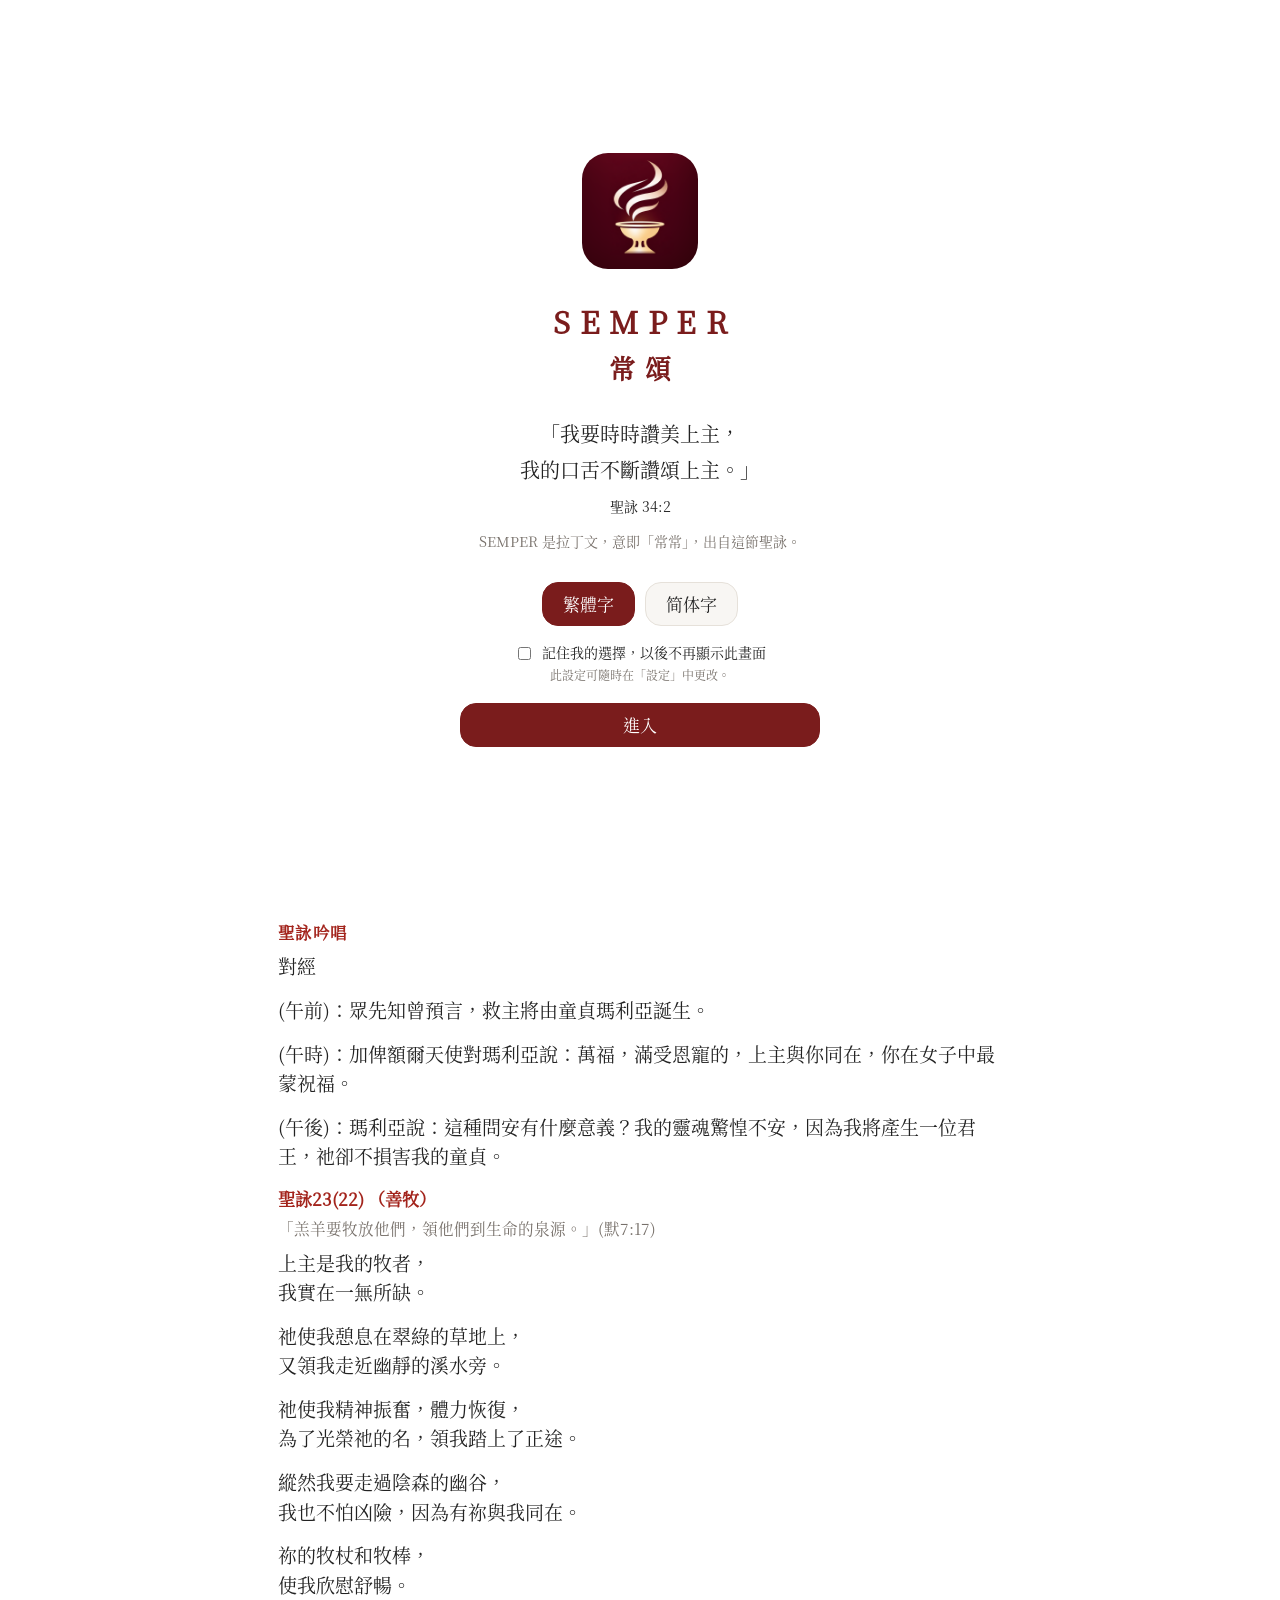
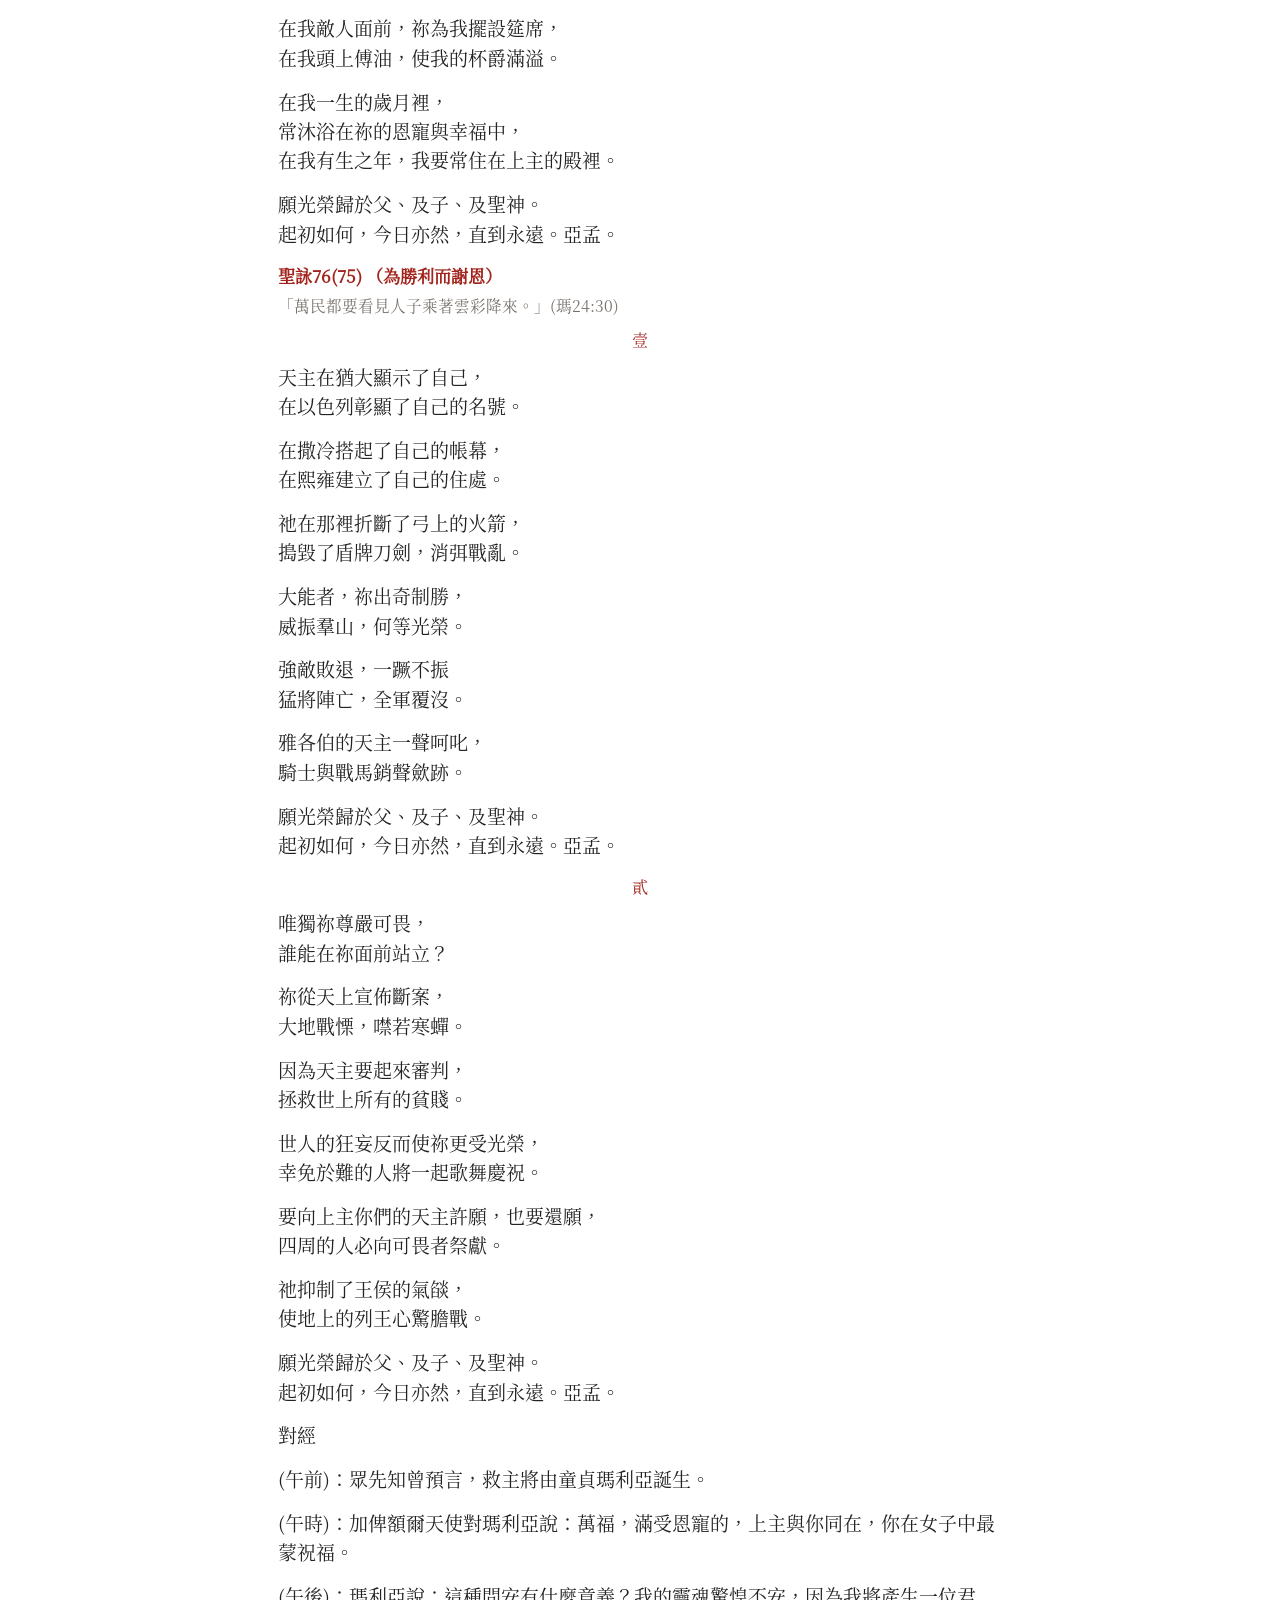
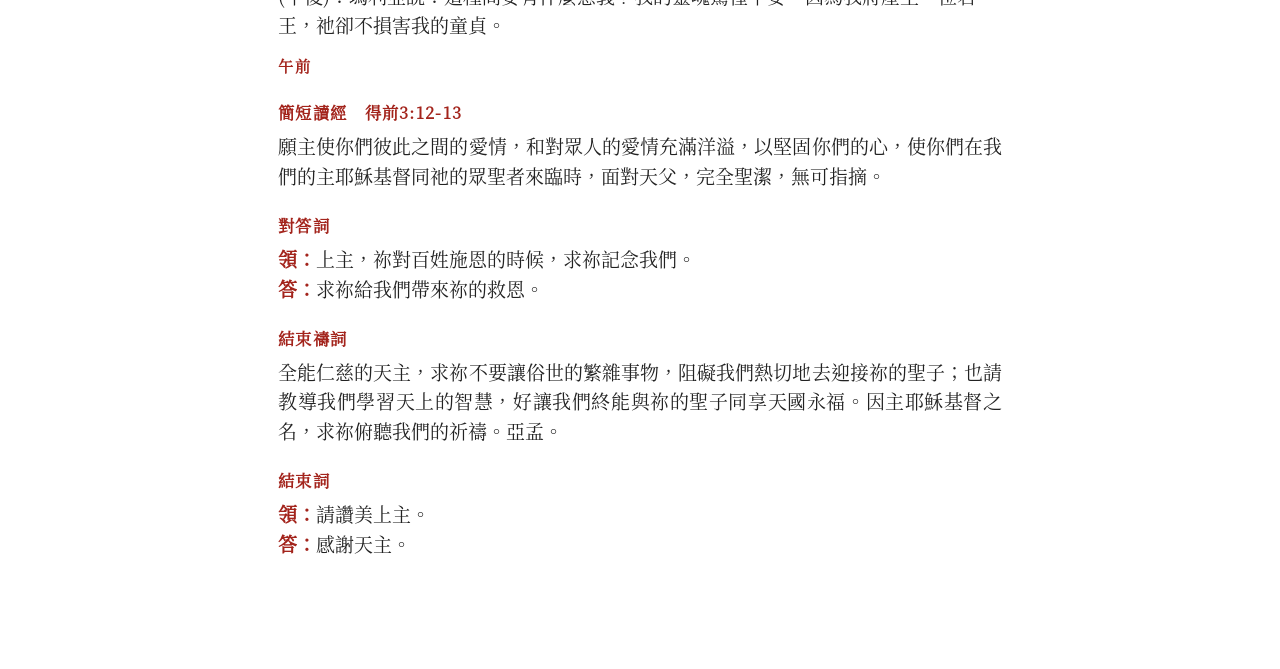
==== index.html @ 70a03d7a "Add files via upload" ====
<!doctype html>
<html lang="zh-Hant-HK">
<head>
<meta charset="utf-8">
<meta name="viewport" content="width=device-width, initial-scale=1, viewport-fit=cover">
<title>常頌 SEMPER</title>
<meta name="apple-mobile-web-app-title" content="常頌">
<meta name="theme-color" content="#ffffff">
<link rel="manifest" href="manifest.webmanifest">
<link rel="apple-touch-icon" href="icons/apple-touch-icon.png">
<link rel="icon" href="icons/icon-192.png">
<meta name="apple-mobile-web-app-capable" content="yes">
<link rel="stylesheet" href="css/fonts.css">
<link rel="stylesheet" href="css/app.css">
<script>try { if (JSON.parse(localStorage.getItem('rike.skipWelcome'))) document.documentElement.classList.add('nowelcome'); } catch (e) {}</script>
</head>
<body>
<div id="welcome" class="welcome">
  <div class="welcome-in">
    <img src="icons/icon-512.png" alt="" class="welcome-logo">
    <h1>SEMPER</h1>
    <p class="welcome-zh">常頌</p>
    <blockquote class="welcome-verse">「我要時時讚美上主，<br>我的口舌不斷讚頌上主。」<cite>聖詠 34:2</cite><span class="welcome-lat">SEMPER 是拉丁文，意即「常常」，出自這節聖詠。</span></blockquote>
    <div class="welcome-script"><button data-script="t" class="pill">繁體字</button><button data-script="s" class="pill">简体字</button></div>
    <label class="welcome-remember"><input type="checkbox" id="welcomeSkip"> 記住我的選擇，以後不再顯示此畫面</label>
    <p class="welcome-note">此設定可隨時在「設定」中更改。</p>
    <button id="welcomeGo" class="pill wide welcome-go">進入</button>
  </div>
</div>
<header class="top">
  <div class="bar">
    <button id="prev" class="ic" aria-label="前一天">‹</button>
    <label class="datebtn"><span id="dateLabel"></span><input id="datePick" type="date" aria-label="選擇日期"></label>
    <button id="next" class="ic" aria-label="後一天">›</button>
    <button id="today" class="txt">今天</button>
    <button id="menuBtn" class="ic" aria-label="設定"><svg viewBox="0 0 24 24" width="24" height="24" fill="none" stroke="currentColor" stroke-width="1.8" stroke-linecap="round" aria-hidden="true"><line x1="3" y1="6" x2="21" y2="6"/><line x1="3" y1="12" x2="21" y2="12"/><line x1="3" y1="18" x2="21" y2="18"/><circle cx="8" cy="6" r="2.4" fill="var(--bg, #fff)"/><circle cx="16" cy="12" r="2.4" fill="var(--bg, #fff)"/><circle cx="8" cy="18" r="2.4" fill="var(--bg, #fff)"/></svg></button>
  </div>
  <nav id="hours" class="hours"></nav>
</header>
<div id="celebs" class="celebs"></div>
<main id="office" class="office" aria-live="polite"><p class="loading">載入中…</p></main>
<div id="settings" class="sheet" hidden>
  <div class="sheet-in">
    <h2>設定</h2>
    <p class="about"><b>SEMPER 常頌</b>　「我要時時讚美上主」（詠34:2）</p>
    <div class="row"><span>禮儀日曆</span><span id="calendars" class="pills"></span></div>
    <div class="row"><span>文字</span><button data-script="t" class="pill">繁體字</button><button data-script="s" class="pill">简体字</button></div>
    <div class="row"><span>字型</span><span class="pills"><button data-font="ming" class="pill" style="font-family:SeptiesMing,serif">明體</button><button data-font="hei" class="pill" style="font-family:SeptiesHei,sans-serif">黑體</button><button data-font="kai" class="pill" style="font-family:SeptiesKai,serif">楷體</button><button data-font="sys" class="pill" style="font-family:system-ui,sans-serif">系統</button></span></div>
    <div class="row"><span>字體大小</span><button data-fs="-1" class="pill">A−</button><button data-fs="1" class="pill">A＋</button></div>
    <div class="row"><span>外觀</span><button data-theme="light" class="pill">日間</button><button data-theme="sepia" class="pill">米黃</button><button data-theme="dark" class="pill">夜間</button></div>
    <label class="row"><input type="checkbox" id="rubrics" checked> 顯示說明及經文來源</label>
    <label class="row"><input type="checkbox" id="showWelcome" checked> 啟動時顯示歡迎畫面</label>
    <p class="about">聖經經文版權屬思高聖經學會所有（《思高聖經》）。</p>
    <button id="closeSettings" class="pill wide">完成</button>
  </div>
</div>
<div id="update" class="update" hidden><button id="updateBtn">有新版本 — 按此更新</button></div>
<script type="module" src="js/app.js"></script>
</body>
</html>
---- css/fonts.css ----
/* 由 build/build_fonts.py 產生 — 字型：SIL Open Font License（見 fonts/OFL-*.txt） */
@font-face { font-family: 'SeptiesMing'; src: url('../fonts/ming.woff2') format('woff2'); font-display: swap; }
@font-face { font-family: 'SeptiesMing'; src: url('../fonts/ming-sc.woff2') format('woff2'); font-display: swap; unicode-range: U+343D,U+4338,U+4E13,U+4E1B,U+4E1D,U+4E25,U+4E27,U+4E34,U+4E3A,U+4E3E,U+4E4C,U+4E50,U+4E54,U+4E60,U+4E61,U+4E66,U+4E70,U+4E71,U+4E8F,U+4EA7,U+4EA9,U+4EB2,U+4EB5,U+4EC5,U+4ED3,U+4EEC,U+4F1B,U+4F1F,U+4F20,U+4F24,U+4F26,U+4F2A,U+4F2B,U+4FA3,U+4FA6,U+4FA7,U+4FE8,U+4FE9,U+4FEA,U+4FED,U+503A,U+503E,U+507B,U+507F,U+50A8,U+50DE,U+5170,U+5173,U+517B,U+517D,U+5185,U+518C,U+5199,U+519B,U+51BB,U+51C0,U+51EF,U+51FB,U+51FF,U+520D,U+5218,U+5219,U+521A,U+521B,U+522B,U+5239,U+523D,U+5242,U+5250,U+5251,U+5265,U+5267,U+529D,U+529E,U+52B1,U+52B2,U+52B3,U+52BF,U+52CB,U+5300,U+532E,U+533A,U+534F,U+5355,U+5356,U+5362,U+536B,U+5385,U+5386,U+5389,U+538B,U+538C,U+53BF,U+53F9,U+5417,U+5450,U+5455,U+5458,U+5499,U+54D1,U+54D3,U+54D7,U+5524,U+5567,U+556C,U+5578,U+55B7,U+5618,U+5631,U+56A3,U+56F4,U+56FE,U+5706,U+573A,U+575A,U+5760,U+5786,U+5792,U+57A6,U+5815,U+58EE,U+58F6,U+58F8,U+5900,U+5939,U+593A,U+5941,U+594B,U+5956,U+5986,U+5987,U+5988,U+5A04,U+5A07,U+5A31,U+5A34,U+5A74,U+5AD4,U+5B59,U+5B6A,U+5B86,U+5BA0,U+5BA1,U+5BAB,U+5BBD,U+5BBE,U+5BDD,U+5BF9,U+5BFB,U+5BFC,U+5C06,U+5C18,U+5C1D,U+5C27,U+5C3D,U+5C42,U+5C61,U+5C7F,U+5C81,U+5C82,U+5C96,U+5C97,U+5C9B,U+5CE1,U+5D03,U+5D2D,U+5D58,U+5DC5,U+5DE9,U+5E01,U+5E05,U+5E08,U+5E0F,U+5E10,U+5E1C,U+5E26,U+5E3C,U+5E90,U+5E93,U+5E94,U+5E9E,U+5E9F,U+5EEA,U+5F00,U+5F03,U+5F11,U+5F20,U+5F2F,U+5F39,U+5F52,U+5F53,U+5F55,U+5F84,U+5FC6,U+5FE7,U+5FFE,U+6001,U+6002,U+6005,U+6006,U+6073,U+6076,U+6078,U+607B,U+607C,U+60AC,U+60AF,U+60EB,U+60EC,U+60ED,U+60EE,U+60EF,U+6124,U+6126,U+61D2,U+620F,U+6218,U+6267,U+6269,U+626A,U+626B,U+626C,U+629A,U+629B,U+629F,U+62A2,U+62A5,U+62E3,U+62E6,U+62E7,U+62E8,U+62E9,U+631A,U+631B,U+631E,U+631F,U+6320,U+6321,U+6323,U+6324,U+6325,U+635E,U+635F,U+6362,U+6363,U+63B3,U+63B7,U+63BA,U+6400,U+6401,U+6444,U+6446,U+6447,U+6448,U+654C,U+655B,U+6570,U+65A9,U+65AD,U+65E7,U+65F6,U+65F7,U+663C,U+663E,U+6655,U+6656,U+6682,U+66F5,U+672F,U+6740,U+6742,U+6743,U+6765,U+6768,U+67A2,U+67AA,U+6807,U+6808,U+680B,U+680F,U+6811,U+6860,U+6863,U+6869,U+68C0,U+697C,U+6984,U+6988,U+69DB,U+6A2A,U+6B22,U+6B27,U+6B7C,U+6B8B,U+6B93,U+6B9A,U+6BA1,U+6BD5,U+6BD9,U+6C47,U+6C64,U+6CA1,U+6CA5,U+6CA6,U+6CA7,U+6CFB,U+6CFC,U+6CFD,U+6D44,U+6D45,U+6D46,U+6D47,U+6D4B,U+6D4F,U+6D51,U+6D53,U+6D9B,U+6DA1,U+6DA6,U+6DA8,U+6DA9,U+6E0D,U+6E0E,U+6E10,U+6E14,U+6E17,U+6E7E,U+6E7F,U+6E83,U+6E85,U+6EDE,U+6EE1,U+6EE5,U+6F9C,U+6FD2,U+706D,U+70C1,U+70C2,U+70DB,U+70E6,U+70E7,U+70EC,U+70ED,U+7115,U+7231,U+7275,U+727A,U+728A,U+72A0,U+72B6,U+72B9,U+72C8,U+72EC,U+72ED,U+72EE,U+72F1,U+730E,U+739B,U+73AF,U+73B0,U+7523,U+7545,U+7597,U+75A0,U+75AE,U+75AF,U+75C9,U+75EA,U+762B,U+765E,U+766B,U+76B1,U+76CF,U+76D0,U+76D1,U+76D7,U+76D8,U+7741,U+7750,U+7786,U+7792,U+77EB,U+77F6,U+77FF,U+7801,U+7816,U+783A,U+783E,U+7840,U+7855,U+7977,U+7978,U+7984,U+79EF,U+79F0,U+79FD,U+7A23,U+7A33,U+7A77,U+7A9C,U+7A9D,U+7AA5,U+7AA6,U+7AD6,U+7ADE,U+7B03,U+7B3C,U+7B5B,U+7B5D,U+7B79,U+7B7E,U+7B80,U+7B93,U+7BAB,U+7BEE,U+7C41,U+7CAA,U+7D27,U+7D76,U+7EA0,U+7EA2,U+7EA6,U+7EA7,U+7EAA,U+7EAF,U+7EB1,U+7EB2,U+7EB3,U+7EB5,U+7EB6,U+7EB7,U+7EB8,U+7EB9,U+7EBD,U+7EBF,U+7EC3,U+7EC4,U+7EC5,U+7EC6,U+7EC8,U+7ECA,U+7ECC,U+7ECE,U+7ED1,U+7ED3,U+7ED5,U+7ED8,U+7ED9,U+7EDB,U+7EDC,U+7EDD,U+7EDE,U+7EE3,U+7EE7,U+7EE9,U+7EEA,U+7EED,U+7EF3,U+7EF4,U+7EF5,U+7EF7,U+7EF8,U+7EFA,U+7EFC,U+7EFD,U+7EFF,U+7F00,U+7F04,U+7F05,U+7F0E,U+7F12,U+7F13,U+7F14,U+7F15,U+7F16,U+7F18,U+7F19,U+7F1A,U+7F1D,U+7F20,U+7F24,U+7F27,U+7F29,U+7F30,U+7F34,U+7F57,U+7F5A,U+7F62,U+7F81,U+8038,U+8042,U+804B,U+804C,U+8069,U+806A,U+8083,U+80A0,U+80A4,U+80BE,U+80BF,U+80C1,U+80E7,U+80EB,U+810D,U+810F,U+8111,U+8113,U+8138,U+817B,U+817E,U+8206,U+8230,U+8270,U+8273,U+8282,U+829C,U+82C7,U+82CD,U+830E,U+8314,U+8315,U+8346,U+835A,U+8361,U+836B,U+83B1,U+83B2,U+83B7,U+841D,U+8425,U+8427,U+8428,U+84DD,U+853C,U+8574,U+85AE,U+864F,U+8651,U+865A,U+867D,U+8680,U+86EE,U+8747,U+8749,U+8854,U+88AD,U+88E4,U+89C2,U+89C4,U+89C5,U+89C8,U+89C9,U+89D0,U+8A89,U+8BA1,U+8BA2,U+8BA4,U+8BA5,U+8BA8,U+8BA9,U+8BAD,U+8BAE,U+8BAF,U+8BB0,U+8BB2,U+8BB3,U+8BB4,U+8BB6,U+8BB8,U+8BBA,U+8BBC,U+8BBD,U+8BBF,U+8BC0,U+8BC1,U+8BC4,U+8BC5,U+8BC6,U+8BC8,U+8BC9,U+8BCB,U+8BCD,U+8BCF,U+8BD1,U+8BD5,U+8BD7,U+8BDA,U+8BDB,U+8BDD,U+8BDE,U+8BDF,U+8BE0,U+8BE1,U+8BE3,U+8BE5,U+8BE6,U+8BE7,U+8BEB,U+8BEC,U+8BED,U+8BEE,U+8BEF,U+8BF1,U+8BF2,U+8BF4,U+8BF5,U+8BF7,U+8BF8,U+8BFA,U+8BFB,U+8BFD,U+8BFE,U+8BFF,U+8C01,U+8C03,U+8C04,U+8C05,U+8C06,U+8C08,U+8C0A,U+8C0B,U+8C0E,U+8C0F,U+8C10,U+8C12,U+8C13,U+8C15,U+8C17,U+8C19,U+8C1B,U+8C1C,U+8C1F,U+8C22,U+8C23,U+8C24,U+8C26,U+8C27,U+8C28,U+8C29,U+8C2C,U+8C31,U+8C34,U+8D1E,U+8D1F,U+8D21,U+8D22,U+8D23,U+8D24,U+8D25,U+8D26,U+8D27,U+8D28,U+8D29,U+8D2A,U+8D2B,U+8D2C,U+8D2D,U+8D2E,U+8D2F,U+8D30,U+8D31,U+8D34,U+8D35,U+8D37,U+8D39,U+8D3A,U+8D3B,U+8D3C,U+8D3E,U+8D3F,U+8D42,U+8D43,U+8D44,U+8D48,U+8D4B,U+8D4E,U+8D4F,U+8D50,U+8D52,U+8D54,U+8D56,U+8D58,U+8D5A,U+8D5B,U+8D5E,U+8D60,U+8D62,U+8D75,U+8D8B,U+8DC4,U+8DF5,U+8DFB,U+8E2C,U+8E52,U+8E8F,U+8EAF,U+8F68,U+8F6C,U+8F6D,U+8F6F,U+8F70,U+8F74,U+8F7B,U+8F7D,U+8F7F,U+8F83,U+8F85,U+8F86,U+8F88,U+8F89,U+8F8D,U+8F91,U+8F94,U+8F96,U+8F97,U+8F99,U+8F9E,U+8FA9,U+8FAB,U+8FBD,U+8FC7,U+8FC8,U+8FD8,U+8FD9,U+8FDB,U+8FDC,U+8FDD,U+8FDE,U+8FDF,U+8FE9,U+8FF3,U+9009,U+900A,U+903B,U+9057,U+9065,U+90D1,U+90DE,U+917F,U+91CA,U+9274,U+9488,U+9489,U+9493,U+9496,U+949D,U+94A4,U+94A5,U+94A6,U+94A9,U+94B1,U+94B3,U+94B9,U+94BB,U+94C5,U+94CE,U+94D0,U+94D9,U+94E0,U+94ED,U+94F2,U+94F8,U+94FA,U+94FE,U+94FF,U+9500,U+9501,U+9504,U+9505,U+9508,U+950B,U+9510,U+9519,U+951D,U+9521,U+9522,U+9524,U+9526,U+952E,U+9532,U+9535,U+953B,U+9540,U+954C,U+9555,U+955C,U+9563,U+956F,U+9570,U+9576,U+95E9,U+95EA,U+95ED,U+95EE,U+95EF,U+95F2,U+95F5,U+95F7,U+95F8,U+95F9,U+95FA,U+95FB,U+9601,U+9604,U+9605,U+9610,U+9614,U+961F,U+9634,U+9635,U+9636,U+9646,U+9648,U+9655,U+9690,U+96B7,U+96BE,U+96CF,U+96FE,U+971A,U+972D,U+9759,U+97E7,U+97E9,U+983D,U+9854,U+9876,U+9877,U+9879,U+987A,U+987B,U+987D,U+987E,U+987F,U+9881,U+9882,U+9884,U+9885,U+9886,U+9887,U+9888,U+988A,U+988C,U+9891,U+9893,U+9896,U+9897,U+9898,U+989A,U+989C,U+989D,U+98A0,U+98A4,U+98CF,U+98D2,U+98D3,U+98D8,U+98E8,U+990D,U+9965,U+996B,U+996C,U+996D,U+996E,U+9970,U+9971,U+9972,U+9974,U+9975,U+9976,U+9977,U+997C,U+997F,U+9981,U+9986,U+9991,U+9992,U+9994,U+9A6D,U+9A6E,U+9A6F,U+9A70,U+9A71,U+9A73,U+9A74,U+9A76,U+9A79,U+9A7B,U+9A7C,U+9A7E,U+9A7F,U+9A81,U+9A82,U+9A84,U+9A86,U+9A87,U+9A8B,U+9A8C,U+9A91,U+9A97,U+9A9A,U+9A9C,U+9AA1,U+9AA4,U+9C81,U+9C8D,U+9C9C,U+9CB8,U+9CC4,U+9CDE,U+9E20,U+9E21,U+9E23,U+9E26,U+9E2A,U+9E37,U+9E3D,U+9E3F,U+9E44,U+9E4C,U+9E4F,U+9E51,U+9E64,U+9E67,U+9E70,U+9F84,U+9F9A,U+9F9B; }
@font-face { font-family: 'SeptiesHei'; src: url('../fonts/hei.woff2') format('woff2'); font-display: swap; }
@font-face { font-family: 'SeptiesHei'; src: url('../fonts/hei-sc.woff2') format('woff2'); font-display: swap; unicode-range: U+343D,U+4338,U+4E13,U+4E1B,U+4E1D,U+4E25,U+4E27,U+4E34,U+4E3A,U+4E3E,U+4E4C,U+4E50,U+4E54,U+4E60,U+4E61,U+4E66,U+4E70,U+4E71,U+4E8F,U+4EA7,U+4EA9,U+4EB2,U+4EB5,U+4EC5,U+4ED3,U+4EEC,U+4F1B,U+4F1F,U+4F20,U+4F24,U+4F26,U+4F2A,U+4F2B,U+4FA3,U+4FA6,U+4FA7,U+4FE8,U+4FE9,U+4FEA,U+4FED,U+503A,U+503E,U+507B,U+507F,U+50A8,U+50DE,U+5170,U+5173,U+517B,U+517D,U+5185,U+518C,U+5199,U+519B,U+51BB,U+51C0,U+51EF,U+51FB,U+51FF,U+520D,U+5218,U+5219,U+521A,U+521B,U+522B,U+5239,U+523D,U+5242,U+5250,U+5251,U+5265,U+5267,U+529D,U+529E,U+52B1,U+52B2,U+52B3,U+52BF,U+52CB,U+5300,U+532E,U+533A,U+534F,U+5355,U+5356,U+5362,U+536B,U+5385,U+5386,U+5389,U+538B,U+538C,U+53BF,U+53F9,U+5417,U+5450,U+5455,U+5458,U+5499,U+54D1,U+54D3,U+54D7,U+5524,U+5567,U+556C,U+5578,U+55B7,U+5618,U+5631,U+56A3,U+56F4,U+56FE,U+5706,U+573A,U+575A,U+5760,U+5786,U+5792,U+57A6,U+5815,U+58EE,U+58F6,U+58F8,U+5900,U+5939,U+593A,U+5941,U+594B,U+5956,U+5986,U+5987,U+5988,U+5A04,U+5A07,U+5A31,U+5A34,U+5A74,U+5AD4,U+5B59,U+5B6A,U+5B86,U+5BA0,U+5BA1,U+5BAB,U+5BBD,U+5BBE,U+5BDD,U+5BF9,U+5BFB,U+5BFC,U+5C06,U+5C18,U+5C1D,U+5C27,U+5C3D,U+5C42,U+5C61,U+5C7F,U+5C81,U+5C82,U+5C96,U+5C97,U+5C9B,U+5CE1,U+5D03,U+5D2D,U+5D58,U+5DC5,U+5DE9,U+5E01,U+5E05,U+5E08,U+5E0F,U+5E10,U+5E1C,U+5E26,U+5E3C,U+5E90,U+5E93,U+5E94,U+5E9E,U+5E9F,U+5EEA,U+5F00,U+5F03,U+5F11,U+5F20,U+5F2F,U+5F39,U+5F52,U+5F53,U+5F55,U+5F84,U+5FC6,U+5FE7,U+5FFE,U+6001,U+6002,U+6005,U+6006,U+6073,U+6076,U+6078,U+607B,U+607C,U+60AC,U+60AF,U+60EB,U+60EC,U+60ED,U+60EE,U+60EF,U+6124,U+6126,U+61D2,U+620F,U+6218,U+6267,U+6269,U+626A,U+626B,U+626C,U+629A,U+629B,U+629F,U+62A2,U+62A5,U+62E3,U+62E6,U+62E7,U+62E8,U+62E9,U+631A,U+631B,U+631E,U+631F,U+6320,U+6321,U+6323,U+6324,U+6325,U+635E,U+635F,U+6362,U+6363,U+63B3,U+63B7,U+63BA,U+6400,U+6401,U+6444,U+6446,U+6447,U+6448,U+654C,U+655B,U+6570,U+65A9,U+65AD,U+65E7,U+65F6,U+65F7,U+663C,U+663E,U+6655,U+6656,U+6682,U+66F5,U+672F,U+6740,U+6742,U+6743,U+6765,U+6768,U+67A2,U+67AA,U+6807,U+6808,U+680B,U+680F,U+6811,U+6860,U+6863,U+6869,U+68C0,U+697C,U+6984,U+6988,U+69DB,U+6A2A,U+6B22,U+6B27,U+6B7C,U+6B8B,U+6B93,U+6B9A,U+6BA1,U+6BD5,U+6BD9,U+6C47,U+6C64,U+6CA1,U+6CA5,U+6CA6,U+6CA7,U+6CFB,U+6CFC,U+6CFD,U+6D44,U+6D45,U+6D46,U+6D47,U+6D4B,U+6D4F,U+6D51,U+6D53,U+6D9B,U+6DA1,U+6DA6,U+6DA8,U+6DA9,U+6E0D,U+6E0E,U+6E10,U+6E14,U+6E17,U+6E7E,U+6E7F,U+6E83,U+6E85,U+6EDE,U+6EE1,U+6EE5,U+6F9C,U+6FD2,U+706D,U+70C1,U+70C2,U+70DB,U+70E6,U+70E7,U+70EC,U+70ED,U+7115,U+7231,U+7275,U+727A,U+728A,U+72A0,U+72B6,U+72B9,U+72C8,U+72EC,U+72ED,U+72EE,U+72F1,U+730E,U+739B,U+73AF,U+73B0,U+7523,U+7545,U+7597,U+75A0,U+75AE,U+75AF,U+75C9,U+75EA,U+762B,U+765E,U+766B,U+76B1,U+76CF,U+76D0,U+76D1,U+76D7,U+76D8,U+7741,U+7750,U+7786,U+7792,U+77EB,U+77F6,U+77FF,U+7801,U+7816,U+783A,U+783E,U+7840,U+7855,U+7977,U+7978,U+7984,U+79EF,U+79F0,U+79FD,U+7A23,U+7A33,U+7A77,U+7A9C,U+7A9D,U+7AA5,U+7AA6,U+7AD6,U+7ADE,U+7B03,U+7B3C,U+7B5B,U+7B5D,U+7B79,U+7B7E,U+7B80,U+7B93,U+7BAB,U+7BEE,U+7C41,U+7CAA,U+7D27,U+7D76,U+7EA0,U+7EA2,U+7EA6,U+7EA7,U+7EAA,U+7EAF,U+7EB1,U+7EB2,U+7EB3,U+7EB5,U+7EB6,U+7EB7,U+7EB8,U+7EB9,U+7EBD,U+7EBF,U+7EC3,U+7EC4,U+7EC5,U+7EC6,U+7EC8,U+7ECA,U+7ECC,U+7ECE,U+7ED1,U+7ED3,U+7ED5,U+7ED8,U+7ED9,U+7EDB,U+7EDC,U+7EDD,U+7EDE,U+7EE3,U+7EE7,U+7EE9,U+7EEA,U+7EED,U+7EF3,U+7EF4,U+7EF5,U+7EF7,U+7EF8,U+7EFA,U+7EFC,U+7EFD,U+7EFF,U+7F00,U+7F04,U+7F05,U+7F0E,U+7F12,U+7F13,U+7F14,U+7F15,U+7F16,U+7F18,U+7F19,U+7F1A,U+7F1D,U+7F20,U+7F24,U+7F27,U+7F29,U+7F30,U+7F34,U+7F57,U+7F5A,U+7F62,U+7F81,U+8038,U+8042,U+804B,U+804C,U+8069,U+806A,U+8083,U+80A0,U+80A4,U+80BE,U+80BF,U+80C1,U+80E7,U+80EB,U+810D,U+810F,U+8111,U+8113,U+8138,U+817B,U+817E,U+8206,U+8230,U+8270,U+8273,U+8282,U+829C,U+82C7,U+82CD,U+830E,U+8314,U+8315,U+8346,U+835A,U+8361,U+836B,U+83B1,U+83B2,U+83B7,U+841D,U+8425,U+8427,U+8428,U+84DD,U+853C,U+8574,U+85AE,U+864F,U+8651,U+865A,U+867D,U+8680,U+86EE,U+8747,U+8749,U+8854,U+88AD,U+88E4,U+89C2,U+89C4,U+89C5,U+89C8,U+89C9,U+89D0,U+8A89,U+8BA1,U+8BA2,U+8BA4,U+8BA5,U+8BA8,U+8BA9,U+8BAD,U+8BAE,U+8BAF,U+8BB0,U+8BB2,U+8BB3,U+8BB4,U+8BB6,U+8BB8,U+8BBA,U+8BBC,U+8BBD,U+8BBF,U+8BC0,U+8BC1,U+8BC4,U+8BC5,U+8BC6,U+8BC8,U+8BC9,U+8BCB,U+8BCD,U+8BCF,U+8BD1,U+8BD5,U+8BD7,U+8BDA,U+8BDB,U+8BDD,U+8BDE,U+8BDF,U+8BE0,U+8BE1,U+8BE3,U+8BE5,U+8BE6,U+8BE7,U+8BEB,U+8BEC,U+8BED,U+8BEE,U+8BEF,U+8BF1,U+8BF2,U+8BF4,U+8BF5,U+8BF7,U+8BF8,U+8BFA,U+8BFB,U+8BFD,U+8BFE,U+8BFF,U+8C01,U+8C03,U+8C04,U+8C05,U+8C06,U+8C08,U+8C0A,U+8C0B,U+8C0E,U+8C0F,U+8C10,U+8C12,U+8C13,U+8C15,U+8C17,U+8C19,U+8C1B,U+8C1C,U+8C1F,U+8C22,U+8C23,U+8C24,U+8C26,U+8C27,U+8C28,U+8C29,U+8C2C,U+8C31,U+8C34,U+8D1E,U+8D1F,U+8D21,U+8D22,U+8D23,U+8D24,U+8D25,U+8D26,U+8D27,U+8D28,U+8D29,U+8D2A,U+8D2B,U+8D2C,U+8D2D,U+8D2E,U+8D2F,U+8D30,U+8D31,U+8D34,U+8D35,U+8D37,U+8D39,U+8D3A,U+8D3B,U+8D3C,U+8D3E,U+8D3F,U+8D42,U+8D43,U+8D44,U+8D48,U+8D4B,U+8D4E,U+8D4F,U+8D50,U+8D52,U+8D54,U+8D56,U+8D58,U+8D5A,U+8D5B,U+8D5E,U+8D60,U+8D62,U+8D75,U+8D8B,U+8DC4,U+8DF5,U+8DFB,U+8E2C,U+8E52,U+8E8F,U+8EAF,U+8F68,U+8F6C,U+8F6D,U+8F6F,U+8F70,U+8F74,U+8F7B,U+8F7D,U+8F7F,U+8F83,U+8F85,U+8F86,U+8F88,U+8F89,U+8F8D,U+8F91,U+8F94,U+8F96,U+8F97,U+8F99,U+8F9E,U+8FA9,U+8FAB,U+8FBD,U+8FC7,U+8FC8,U+8FD8,U+8FD9,U+8FDB,U+8FDC,U+8FDD,U+8FDE,U+8FDF,U+8FE9,U+8FF3,U+9009,U+900A,U+903B,U+9057,U+9065,U+90D1,U+90DE,U+917F,U+91CA,U+9274,U+9488,U+9489,U+9493,U+9496,U+949D,U+94A4,U+94A5,U+94A6,U+94A9,U+94B1,U+94B3,U+94B9,U+94BB,U+94C5,U+94CE,U+94D0,U+94D9,U+94E0,U+94ED,U+94F2,U+94F8,U+94FA,U+94FE,U+94FF,U+9500,U+9501,U+9504,U+9505,U+9508,U+950B,U+9510,U+9519,U+951D,U+9521,U+9522,U+9524,U+9526,U+952E,U+9532,U+9535,U+953B,U+9540,U+954C,U+9555,U+955C,U+9563,U+956F,U+9570,U+9576,U+95E9,U+95EA,U+95ED,U+95EE,U+95EF,U+95F2,U+95F5,U+95F7,U+95F8,U+95F9,U+95FA,U+95FB,U+9601,U+9604,U+9605,U+9610,U+9614,U+961F,U+9634,U+9635,U+9636,U+9646,U+9648,U+9655,U+9690,U+96B7,U+96BE,U+96CF,U+96FE,U+971A,U+972D,U+9759,U+97E7,U+97E9,U+983D,U+9854,U+9876,U+9877,U+9879,U+987A,U+987B,U+987D,U+987E,U+987F,U+9881,U+9882,U+9884,U+9885,U+9886,U+9887,U+9888,U+988A,U+988C,U+9891,U+9893,U+9896,U+9897,U+9898,U+989A,U+989C,U+989D,U+98A0,U+98A4,U+98CF,U+98D2,U+98D3,U+98D8,U+98E8,U+990D,U+9965,U+996B,U+996C,U+996D,U+996E,U+9970,U+9971,U+9972,U+9974,U+9975,U+9976,U+9977,U+997C,U+997F,U+9981,U+9986,U+9991,U+9992,U+9994,U+9A6D,U+9A6E,U+9A6F,U+9A70,U+9A71,U+9A73,U+9A74,U+9A76,U+9A79,U+9A7B,U+9A7C,U+9A7E,U+9A7F,U+9A81,U+9A82,U+9A84,U+9A86,U+9A87,U+9A8B,U+9A8C,U+9A91,U+9A97,U+9A9A,U+9A9C,U+9AA1,U+9AA4,U+9C81,U+9C8D,U+9C9C,U+9CB8,U+9CC4,U+9CDE,U+9E20,U+9E21,U+9E23,U+9E26,U+9E2A,U+9E37,U+9E3D,U+9E3F,U+9E44,U+9E4C,U+9E4F,U+9E51,U+9E64,U+9E67,U+9E70,U+9F84,U+9F9A,U+9F9B; }
@font-face { font-family: 'SeptiesKai'; src: url('../fonts/kai.woff2') format('woff2'); font-display: swap; }
---- css/app.css ----
:root {
  --bg: #ffffff; --paper: #f8f6f3; --ink: #222; --muted: #77706a; --red: #a3241c; --line: #e6e1da; --chip: #f2eee9; --accent: #7a1c1c;
  --fs: 19px;
  --font: "SeptiesMing", "Noto Serif TC", "Songti TC", "PMingLiU", "Noto Serif CJK TC", serif;
  font-family: var(--font);
}
:root[data-font="hei"] { --font: "SeptiesHei", "PingFang TC", "Microsoft JhengHei", "Noto Sans CJK TC", sans-serif; }
:root[data-font="kai"] { --font: "SeptiesKai", "Kaiti TC", "DFKai-SB", "BiauKai", serif; }
:root[data-font="sys"] { --font: system-ui, -apple-system, "PingFang TC", "Microsoft JhengHei", "Noto Sans CJK TC", sans-serif; }
:root[data-theme="sepia"] { --bg: #f3ead8; --paper: #f8f0df; --ink: #3b2f22; --muted: #82725d; --line: #e0d2b6; --chip: #eadcc1; }
:root[data-theme="dark"] { --bg: #151312; --paper: #1c1a18; --ink: #e9e3da; --muted: #9a9087; --red: #e0826f; --line: #34302c; --chip: #2a2623; --accent: #c4574a; }
@media (prefers-color-scheme: dark) {
  :root:not([data-theme]) { --bg: #151312; --paper: #1c1a18; --ink: #e9e3da; --muted: #9a9087; --red: #e0826f; --line: #34302c; --chip: #2a2623; --accent: #c4574a; }
}
* { box-sizing: border-box; }
html, body { margin: 0; background: var(--bg); color: var(--ink); }
body { font-size: var(--fs); line-height: 1.55; -webkit-text-size-adjust: 100%; }
button { font: inherit; color: inherit; background: none; border: 0; cursor: pointer; }

.top { position: sticky; top: 0; z-index: 5; background: var(--bg); border-bottom: 1px solid var(--line); padding-top: env(safe-area-inset-top); }
.bar { display: flex; align-items: center; gap: 4px; max-width: 760px; margin: 0 auto; padding: 2px 8px 0; font-size: 17px; }
.ic { width: 40px; height: 40px; border-radius: 20px; font-size: 24px; line-height: 1; color: var(--accent); }
.ic:active, .txt:active, .pill:active { background: var(--chip); }
.txt { padding: 6px 10px; border-radius: 16px; color: var(--accent); font-size: 15px; }
.datebtn { flex: 1; position: relative; text-align: center; font-weight: 600; letter-spacing: .02em; }
.datebtn input { position: absolute; inset: 0; opacity: 0; width: 100%; cursor: pointer; }
#menuBtn { font-size: 20px; }

.celebs { max-width: 760px; margin: 0 auto; padding: 10px 18px 0; display: flex; flex-wrap: wrap; gap: 6px; font-size: 14px; line-height: 1.4; }
.celebs .day { width: 100%; color: var(--muted); font-size: 13px; }
.chip { border: 1px solid var(--line); background: #fff; border-radius: 16px; padding: 4px 11px; text-align: left; }
.chip[aria-pressed="true"] { background: var(--accent); border-color: var(--accent); color: #fff; }
.chip small { opacity: .75; margin-left: 4px; }

.hours { display: flex; max-width: 760px; margin: 0 auto; overflow-x: auto; scrollbar-width: none; }
.hours button { flex: 1; padding: 4px 4px 7px; font-size: 16px; color: var(--muted); border-bottom: 3px solid transparent; white-space: nowrap; }
.hours button[aria-selected="true"] { color: var(--red); border-bottom-color: var(--red); font-weight: 700; }

.office { max-width: 760px; margin: 0 auto; padding: 14px 18px calc(80px + env(safe-area-inset-bottom)); }
.office h1 { font-size: 1.02em; color: var(--red); line-height: 1.6; margin: .2em 0 .6em; font-weight: 700; }
.notes { font-size: .72em; color: var(--muted); line-height: 1.5; border-left: 3px solid var(--line); padding: 2px 0 2px 10px; margin: 0 0 1em; }
.notes p { margin: .15em 0; }
.norubrics .notes, .norubrics .tag, .norubrics .rub { display: none; }
section { margin: 0 0 1.1em; }
h2.sh { font-size: .86em; color: var(--red); margin: 1.4em 0 .35em; font-weight: 700; letter-spacing: .08em; display: flex; flex-wrap: wrap; align-items: baseline; gap: 0 .6em; }
.tag { font-size: .78em; font-weight: 400; letter-spacing: 0; color: var(--muted); border: 1px solid var(--line); border-radius: 10px; padding: 0 7px; line-height: 1.6; }
p { margin: 0; }
.ve { margin-bottom: .75em; }
.prose { margin-bottom: .5em; }
.ant { margin: .5em 0 .75em; }
.spk, .antl { color: var(--red); font-weight: 700; }
.ant { margin: .45em 0; }
.ps { font-size: .9em; color: var(--red); margin: .9em 0 .2em; font-weight: 700; }
.epi { font-size: .82em; color: var(--muted); margin: 0 0 .5em; }
.rub { font-size: .78em; color: var(--red); }
.alt { font-size: .8em; color: var(--red); margin: .9em 0 .2em; letter-spacing: .1em; }
.part { text-align: center; color: var(--red); font-size: .85em; margin: .6em 0; }
.rd { font-weight: 700; margin: .4em 0; }
.prose { text-align: justify; }
.mk { color: var(--red); font-size: .8em; padding-left: .15em; }
.nomarks .mk { display: none; }
.bio { font-size: .82em; color: var(--muted); background: var(--paper); border: 1px solid var(--line); border-radius: 10px; padding: 10px 14px; }
.bio h2.sh { margin-top: 0; }
.subsel { display: flex; gap: 6px; margin: .6em 0 1em; font-size: 15px; }
.pill { border: 1px solid var(--line); border-radius: 16px; padding: 3px 12px; background: var(--paper); }
.pill[aria-pressed="true"] { background: var(--accent); color: #fff; border-color: var(--accent); }
.empty { color: var(--muted); text-align: center; margin-top: 3em; }
.loading { color: var(--muted); text-align: center; margin-top: 4em; }

.sheet { position: fixed; inset: 0; background: rgba(0,0,0,.35); z-index: 20; display: flex; align-items: flex-end; justify-content: center; }
.sheet[hidden] { display: none; }
.sheet-in { background: var(--bg); width: 100%; max-width: 560px; border-radius: 16px 16px 0 0; padding: 16px 18px calc(18px + env(safe-area-inset-bottom)); font-size: 16px; line-height: 1.6; max-height: 85vh; overflow: auto; }
.sheet h2 { margin: 0 0 8px; font-size: 18px; color: var(--red); }
.row { display: flex; align-items: center; gap: 8px; margin: 10px 0; }
.row > span { min-width: 5em; }
.about { font-size: 13px; color: var(--muted); }
.wide { width: 100%; padding: 8px; margin-top: 6px; }
.update { position: fixed; bottom: calc(16px + env(safe-area-inset-bottom)); left: 0; right: 0; text-align: center; z-index: 10; }
.update button { background: var(--accent); color: #fff; padding: 8px 18px; border-radius: 20px; font-size: 15px; }
section { scroll-margin-top: 100px; }
.tabs { display: flex; flex-wrap: wrap; gap: 6px; margin: .2em 0 .8em; font-size: 15px; }
.pills { display: flex; flex-wrap: wrap; gap: 6px; flex: 1; }
#office > section:first-child .sh { margin-top: .4em; }
.firsthour { font-size: .8em; margin: .4em 0 -.2em; }
.firsthour a { color: inherit; text-decoration: underline; }
section.bio { margin: 1.4em 0 1.2em; }
/* 朗讀 */
.tts { position: fixed; left: 0; right: 0; bottom: 0; z-index: 9; background: var(--bg); border-top: 1px solid var(--line);
  padding: 6px 10px calc(6px + env(safe-area-inset-bottom)); display: flex; align-items: center; gap: 4px; font-family: system-ui, -apple-system, "PingFang TC", sans-serif; }
.tts[hidden], .tts-sheet[hidden] { display: none; }
.tts > * { max-width: 760px; }
.tts-open { flex: 1; min-width: 0; display: flex; align-items: center; gap: 10px; text-align: left; padding: 4px 6px; border-radius: 12px; }
.tts-open:active { background: var(--chip); }
.tts-ic { width: 34px; height: 34px; flex: none; border-radius: 17px; background: var(--chip); color: var(--accent); display: grid; place-items: center; }
.tts-ic svg { width: 20px; height: 20px; }
.tts-lab { min-width: 0; display: flex; flex-direction: column; line-height: 1.25; }
.tts-now { font-size: 15px; font-weight: 600; white-space: nowrap; overflow: hidden; text-overflow: ellipsis; }
.tts-sub { font-size: 12px; color: var(--muted); white-space: nowrap; overflow: hidden; text-overflow: ellipsis; }
.tts-ctl { display: flex; align-items: center; flex: none; }
.tts-b { width: 42px; height: 42px; border-radius: 21px; display: grid; place-items: center; color: var(--accent); }
.tts-b svg { width: 22px; height: 22px; fill: currentColor; }
.tts-b:active { background: var(--chip); }
.tts-b[hidden] { display: none; }
.tts-play { background: var(--accent); color: #fff; }
.tts-play:active { background: var(--accent); opacity: .85; }
/* 朗讀面板 */
.tts-sheet { position: fixed; left: 0; right: 0; bottom: 0; z-index: 12; background: var(--bg); border-radius: 22px 22px 0 0;
  border-top: 1px solid var(--line); box-shadow: 0 -8px 30px rgba(0,0,0,.14); padding: 14px 20px calc(18px + env(safe-area-inset-bottom));
  font-family: system-ui, -apple-system, "PingFang TC", "Microsoft JhengHei", sans-serif; max-height: 82vh; overflow-y: auto; animation: ttsUp .22s ease-out; }
@keyframes ttsUp { from { transform: translateY(40px); opacity: 0; } }
.tts-in { max-width: 560px; margin: 0 auto; position: relative; }
.tts-sheet h2 { font-size: 24px; margin: 6px 0 14px; color: var(--ink); }
.tts-x { position: absolute; right: -6px; top: -4px; width: 40px; height: 40px; font-size: 30px; line-height: 1; color: var(--muted); }
.tts-note { position: relative; border: 2px solid #ecc94b; background: color-mix(in srgb, #ecc94b 12%, var(--bg)); border-radius: 14px;
  padding: 12px 40px 10px 14px; font-size: 15px; line-height: 1.55; color: var(--ink); margin-bottom: 16px; }
.tts-note[hidden] { display: none; }
.tts-note p { margin: 0; }
.tts-note-x { position: absolute; right: 8px; top: 8px; width: 26px; height: 26px; border-radius: 13px; background: #ecc94b; color: #3b2f05; font-size: 18px; line-height: 1; }
.tts-note summary { cursor: pointer; text-align: right; font-weight: 600; margin-top: 6px; list-style: none; color: color-mix(in srgb, #8a6d00 70%, var(--ink)); }
.tts-note summary::-webkit-details-marker { display: none; }
.tts-note ul { margin: 8px 0 0; padding-left: 1.1em; font-size: 14px; }
.tts-note li { margin-bottom: 4px; }
.tts-fine { font-size: 13px; color: var(--muted); margin-top: 4px !important; }
.tts-msg { font-size: 14px; color: var(--red); margin: -6px 0 12px; }
.tts-from { display: block; font-size: 14px; color: var(--muted); margin-bottom: 6px; }
.tts-pick { display: flex; gap: 10px; align-items: stretch; }
.tts-pick select { flex: 1; min-width: 0; font: inherit; font-size: 17px; color: var(--ink); background: var(--paper); border: 1px solid var(--line);
  border-radius: 14px; padding: 12px 38px 12px 14px; -webkit-appearance: none; appearance: none;
  background-image: url("data:image/svg+xml,%3Csvg xmlns='http://www.w3.org/2000/svg' viewBox='0 0 24 24' fill='none' stroke='%2377706a' stroke-width='2.2' stroke-linecap='round'%3E%3Cpath d='M6 9l6 6 6-6'/%3E%3C/svg%3E");
  background-repeat: no-repeat; background-position: right 12px center; background-size: 20px; }
.tts-setbtn { width: 52px; flex: none; border: 1.5px solid var(--line); border-radius: 14px; display: grid; place-items: center; color: var(--muted); }
.tts-setbtn svg { width: 26px; height: 26px; }
.tts-setbtn[aria-expanded="true"] { border-color: var(--accent); color: var(--accent); }
.tts-set { margin-top: 12px; display: grid; gap: 8px; font-size: 15px; }
.tts-set[hidden] { display: none; }
.tts-set > div { display: flex; align-items: center; justify-content: space-between; }
.tts-sheet .seg { display: inline-flex; }
.tts-sheet .seg .pill { font-size: 15px; padding: 5px 16px; }
.tts-sheet .seg .pill:first-child { border-radius: 16px 0 0 16px; }
.tts-sheet .seg .pill:last-child { border-radius: 0 16px 16px 0; border-left: 0; }
.tts-big { display: flex; justify-content: center; align-items: center; gap: 30px; margin: 20px 0 4px; }
.tts-big .tts-b { width: 52px; height: 52px; }
.tts-big .tts-b svg { width: 30px; height: 30px; }
.tts-big .tts-play.big { width: 76px; height: 76px; border-radius: 38px; box-shadow: 0 6px 18px color-mix(in srgb, var(--accent) 35%, transparent); }
.tts-big .tts-play.big svg { width: 36px; height: 36px; }
.tts-stoprow { text-align: center; min-height: 30px; }
.tts-stoprow .pill { font-size: 14px; }
.tts-stoprow .pill[hidden] { display: none; }
body.has-tts .office { padding-bottom: 90px; }
body.tts-on .office { padding-bottom: 60vh; }
body.has-tts .update { bottom: calc(70px + env(safe-area-inset-bottom)); }
.speaking { background: color-mix(in srgb, var(--red) 10%, transparent); border-radius: 4px; }
/* 歡迎畫面 */
.welcome { position: fixed; inset: 0; z-index: 30; background: var(--bg); display: flex; align-items: center; justify-content: center;
  padding: 24px 24px calc(24px + env(safe-area-inset-bottom)); transition: opacity .4s; overflow-y: auto; }
.welcome.out { opacity: 0; pointer-events: none; }
.welcome-in { text-align: center; max-width: 360px; width: 100%; }
.welcome-logo { width: 116px; height: 116px; border-radius: 26px; }
.welcome h1 { font-size: 30px; letter-spacing: .32em; margin: 22px 0 0; padding-left: .32em; color: var(--accent); font-weight: 700; }
.welcome-sub { margin: 0 0 28px; color: var(--muted); letter-spacing: .3em; padding-left: .3em; font-size: 17px; }
.welcome-verse { margin: 0 0 30px; font-size: 20px; line-height: 1.8; color: var(--ink); }
.welcome-verse cite { display: block; font-style: normal; font-size: 14px; color: var(--ink); margin-top: 6px; }
.welcome-lat { display: block; font-size: 14px; color: var(--muted); margin-top: 10px; line-height: 1.6; }
.welcome-script { display: flex; justify-content: center; gap: 10px; margin-bottom: 16px; }
.welcome-script .pill { font-size: 17px; padding: 8px 20px; }
.welcome-go { font-size: 17px; background: var(--accent); color: #fff; border-color: var(--accent); }
.welcome[hidden] { display: none; }
.welcome-zh { margin: 4px 0 28px; font-size: 26px; letter-spacing: .4em; padding-left: .4em; color: var(--accent); font-weight: 700; }
/* 對話式經文（個人祈禱）：答句紅色；禱詞的答句先以框示，之後每項後重複 */
.vr.resp { color: var(--red); }
.cont { padding-left: 0; }
.respbox { color: var(--red); border-left: 3px solid var(--red); background: var(--paper); padding: 4px 10px; margin: .4em 0 1em; }
.s-interc .vr[data-part="lead"]:not(.cont) { margin-top: .9em; }
.rr { color: var(--red); font-size: .88em; margin-top: .15em; }
/* 當日慶節：標題（黑色），可選擇時以清單顯示 */
.celebs h1.cel { width: 100%; font-size: 21px; color: var(--ink); margin: 2px 0 0; font-weight: 700; line-height: 1.4; }
.celebs h1.cel .rank { font-size: 13px; color: var(--muted); font-weight: 400; margin-left: 6px; }
.celebs .opts { width: 100%; font-size: 14px; margin-top: 6px; }
.celebs .opts-lab { color: var(--muted); font-size: 12px; margin-bottom: 2px; }
.celebs .opt { display: flex; gap: 8px; align-items: baseline; margin: 2px 0; padding: 3px 0; text-align: left; color: var(--ink); background: none; border: 0; font: inherit; }
.celebs .opt small { color: var(--muted); }
.celebs .opt .dot { color: var(--red); }
.welcome-remember { display: flex; gap: 8px; align-items: center; justify-content: center; font-size: 14px; color: var(--ink); margin: 4px 0 2px; }
.welcome-note { font-size: 12px; color: var(--muted); margin: 0 0 12px; }
.welcome-copy { font-size: 11px; color: var(--muted); margin: 14px 0 0; }
.nowelcome #welcome { display: none; }
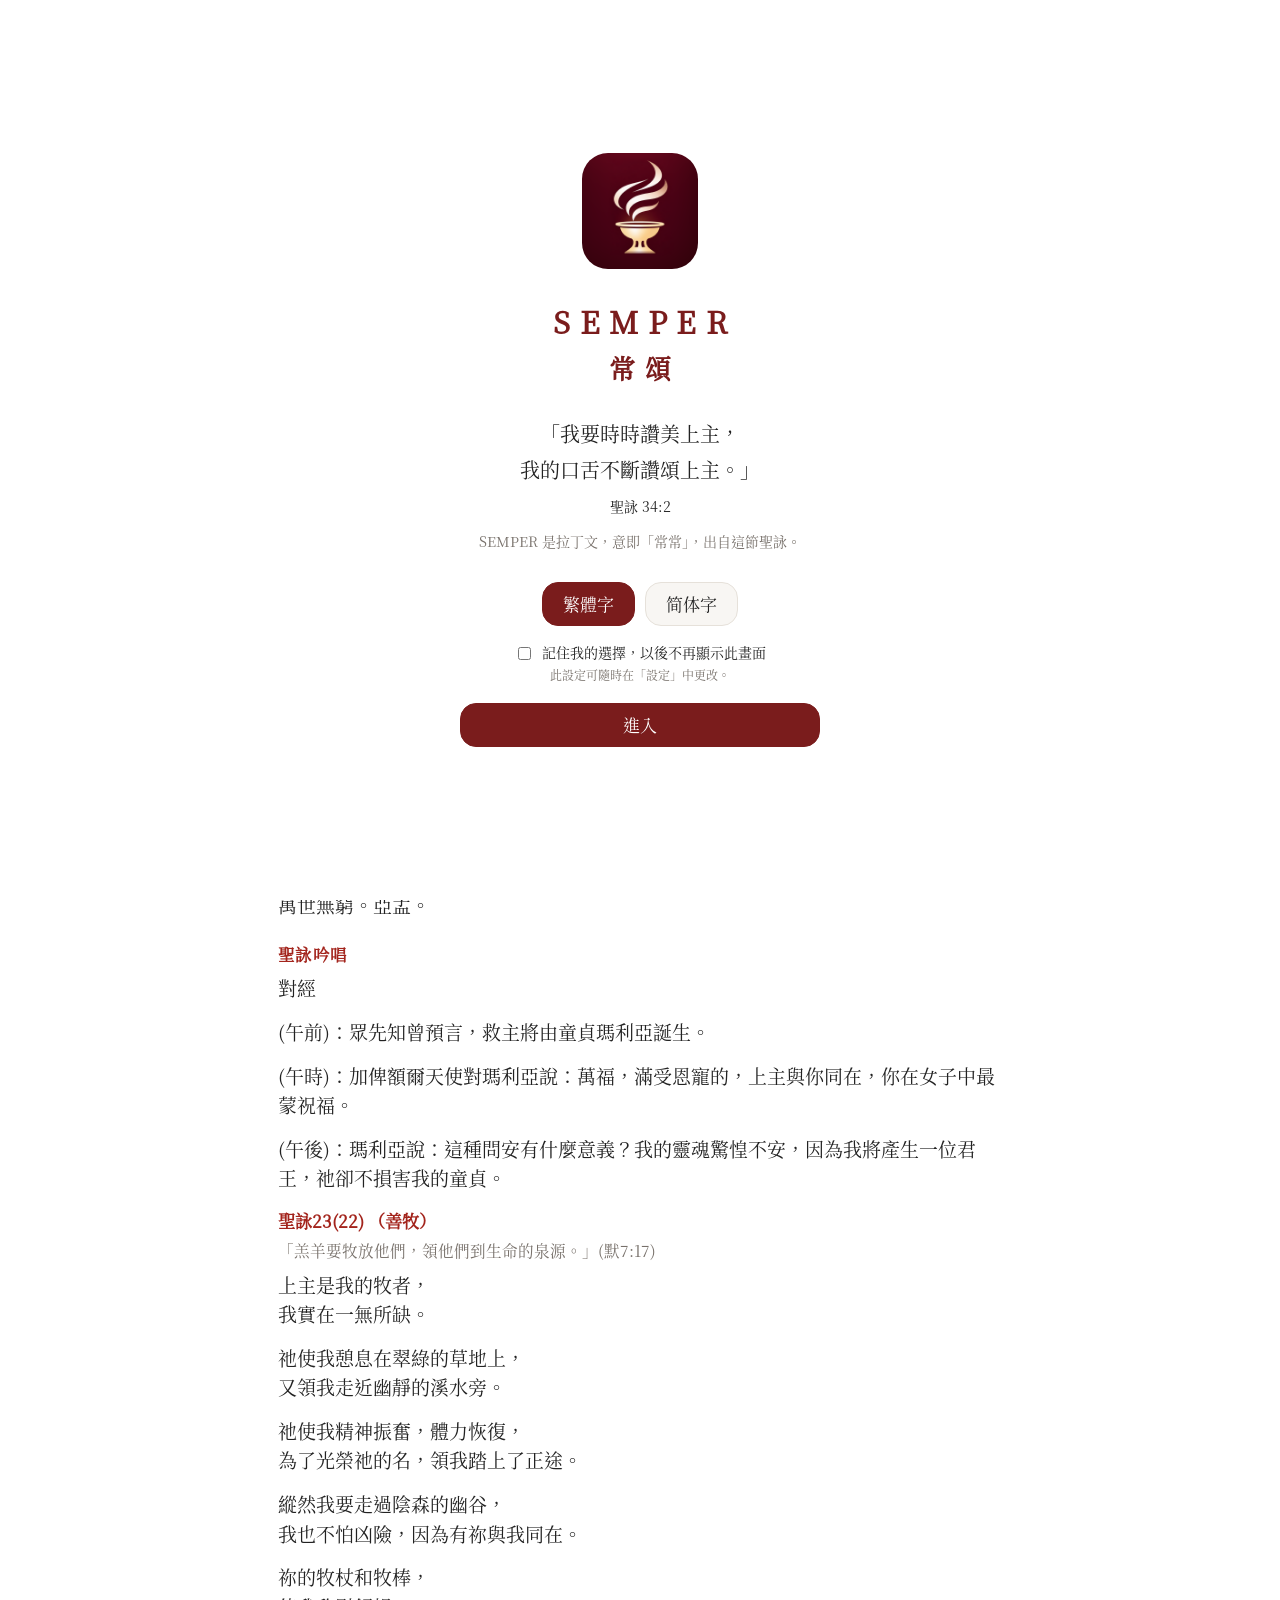
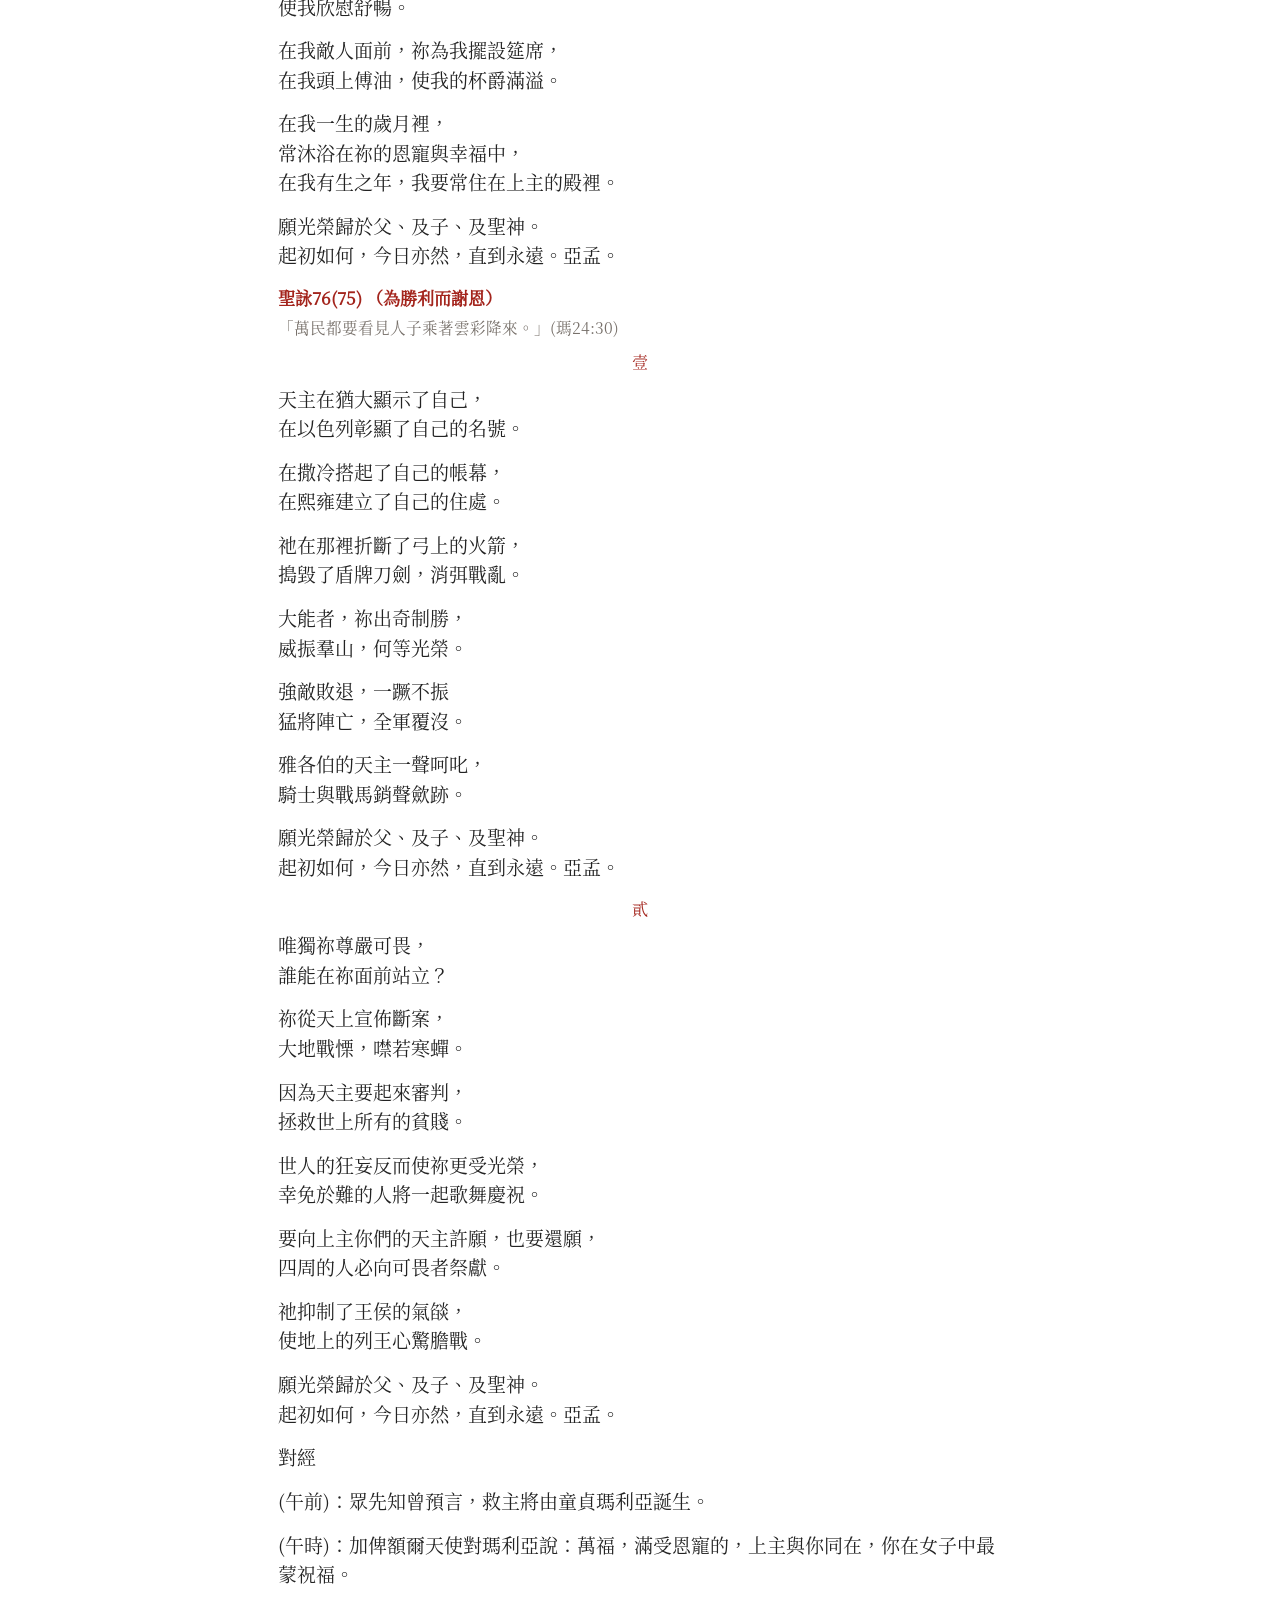
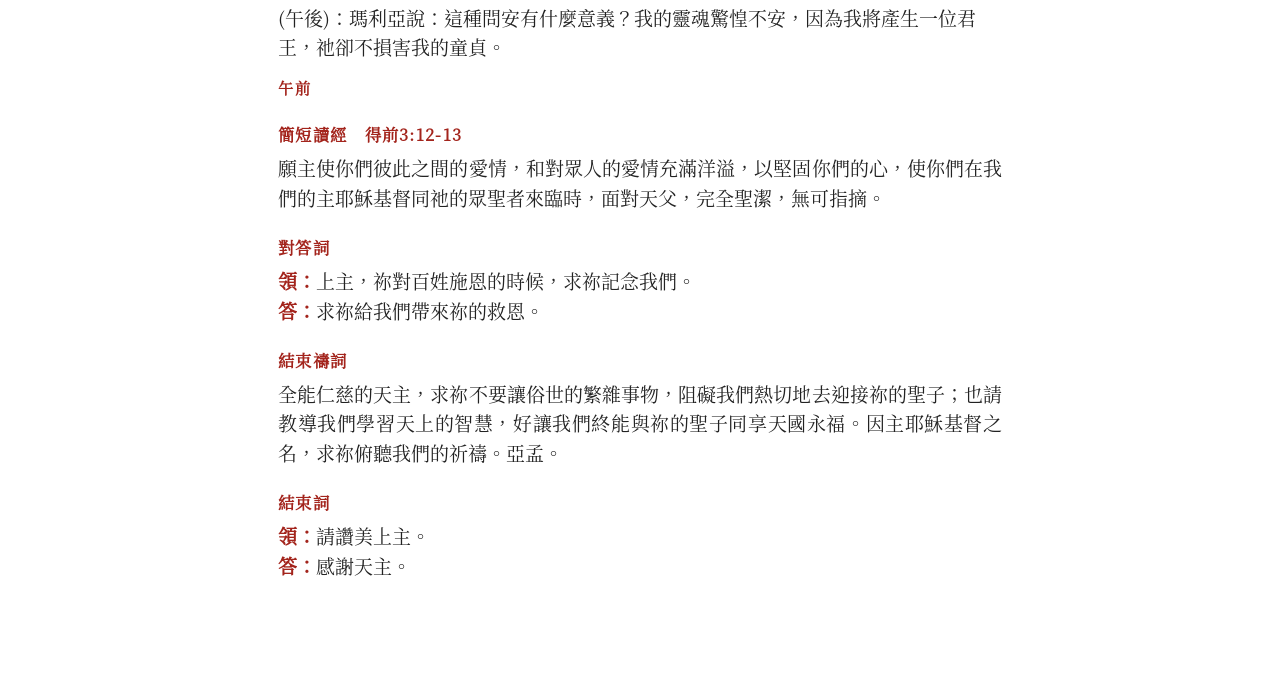
==== commit 5c618dee: "Add files via upload" ====
--- a/index.html
+++ b/index.html
@@ -35,22 +35,31 @@
     <button id="today" class="txt">今天</button>
     <button id="menuBtn" class="ic" aria-label="設定"><svg viewBox="0 0 24 24" width="24" height="24" fill="none" stroke="currentColor" stroke-width="1.8" stroke-linecap="round" aria-hidden="true"><line x1="3" y1="6" x2="21" y2="6"/><line x1="3" y1="12" x2="21" y2="12"/><line x1="3" y1="18" x2="21" y2="18"/><circle cx="8" cy="6" r="2.4" fill="var(--bg, #fff)"/><circle cx="16" cy="12" r="2.4" fill="var(--bg, #fff)"/><circle cx="8" cy="18" r="2.4" fill="var(--bg, #fff)"/></svg></button>
   </div>
-  <nav id="hours" class="hours"></nav>
+  <nav id="hours" class="hours" aria-label="時辰"></nav>
 </header>
 <div id="celebs" class="celebs"></div>
-<main id="office" class="office" aria-live="polite"><p class="loading">載入中…</p></main>
-<div id="settings" class="sheet" hidden>
+<main id="office" class="office" aria-live="polite" aria-busy="true"><p class="loading">載入中…</p></main>
+<div id="settings" class="sheet" role="dialog" aria-modal="true" aria-labelledby="settingsTitle" hidden>
   <div class="sheet-in">
-    <h2>設定</h2>
+    <h2 id="settingsTitle" tabindex="-1">設定</h2>
     <p class="about"><b>SEMPER 常頌</b>　「我要時時讚美上主」（詠34:2）</p>
     <div class="row"><span>禮儀日曆</span><span id="calendars" class="pills"></span></div>
     <div class="row"><span>文字</span><button data-script="t" class="pill">繁體字</button><button data-script="s" class="pill">简体字</button></div>
     <div class="row"><span>字型</span><span class="pills"><button data-font="ming" class="pill" style="font-family:SeptiesMing,serif">明體</button><button data-font="hei" class="pill" style="font-family:SeptiesHei,sans-serif">黑體</button><button data-font="kai" class="pill" style="font-family:SeptiesKai,serif">楷體</button><button data-font="sys" class="pill" style="font-family:system-ui,sans-serif">系統</button></span></div>
     <div class="row"><span>字體大小</span><button data-fs="-1" class="pill">A−</button><button data-fs="1" class="pill">A＋</button></div>
     <div class="row"><span>外觀</span><button data-theme="light" class="pill">日間</button><button data-theme="sepia" class="pill">米黃</button><button data-theme="dark" class="pill">夜間</button></div>
+    <div class="row"><span>亞孟／阿們</span><span class="pills"><button data-amen="auto" class="pill">按日曆</button><button data-amen="亞孟" class="pill">亞孟</button><button data-amen="阿們" class="pill">阿們</button></span></div>
     <label class="row"><input type="checkbox" id="rubrics" checked> 顯示說明及經文來源</label>
     <label class="row"><input type="checkbox" id="showWelcome" checked> 啟動時顯示歡迎畫面</label>
-    <p class="about">聖經經文版權屬思高聖經學會所有（《思高聖經》）。</p>
+    <p class="about" id="buildInfo"></p>
+    <p class="about" id="offlineStatus" role="status"></p>
+    <div class="licence">
+    <p class="about"><b>版權及授權</b></p>
+    <p class="about">本應用程式之原始碼、介面設計、編排邏輯、圖示及原創文字，著作權歸 Gervais Baudry 所有。</p>
+    <p class="about">禮儀經文：《每日頌禱》（主教團禮儀委員會編譯）及香港教區禮儀委員會「每日日課」。以上經文之著作權屬原著作權人所有。</p>
+    <p class="about">聖經經文：思高聖經學會譯釋（《思高聖經》），經授權使用。</p>
+    <p class="about">授權方式：<br>・個人及堂區非牟利使用：免費、無限期使用<br>・再製、轉售、修改後散布：不得，除非另行書面授權</p>
+    </div>
     <button id="closeSettings" class="pill wide">完成</button>
   </div>
 </div>
--- a/css/app.css
+++ b/css/app.css
@@ -34,7 +34,7 @@
 
 .hours { display: flex; max-width: 760px; margin: 0 auto; overflow-x: auto; scrollbar-width: none; }
 .hours button { flex: 1; padding: 4px 4px 7px; font-size: 16px; color: var(--muted); border-bottom: 3px solid transparent; white-space: nowrap; }
-.hours button[aria-selected="true"] { color: var(--red); border-bottom-color: var(--red); font-weight: 700; }
+.hours button[aria-pressed="true"] { color: var(--red); border-bottom-color: var(--red); font-weight: 700; }
 
 .office { max-width: 760px; margin: 0 auto; padding: 14px 18px calc(80px + env(safe-area-inset-bottom)); }
 .office h1 { font-size: 1.02em; color: var(--red); line-height: 1.6; margin: .2em 0 .6em; font-weight: 700; }
@@ -184,3 +184,18 @@
 .welcome-note { font-size: 12px; color: var(--muted); margin: 0 0 12px; }
 .welcome-copy { font-size: 11px; color: var(--muted); margin: 14px 0 0; }
 .nowelcome #welcome { display: none; }
+
+.licence { margin: 14px 0 10px; padding-top: 10px; border-top: 1px solid var(--line, rgba(127,127,127,.25)); }
+.licence .about { margin: 4px 0; }
+
+/* Completeness notices remain visible when optional rubrics are hidden. */
+.completeness { font-size: .85em; border-left: 3px solid var(--red); background: var(--paper); padding: 10px 12px; margin-bottom: 1em; }
+.completeness p + p { margin-top: .4em; }
+.load-error { text-align: center; margin: 3em 0; }
+.load-error button { margin-top: 1em; }
+.settings-open { overflow: hidden; }
+button:focus-visible, a:focus-visible, input:focus-visible, select:focus-visible { outline: 3px solid var(--accent); outline-offset: 3px; }
+.ic, .tts-b { min-width: 44px; min-height: 44px; }
+.pill, .txt, .hours button, .celebs .opt { min-height: 44px; }
+.row { flex-wrap: wrap; }
+@media (prefers-reduced-motion: reduce) { .welcome { transition: none; } .tts-sheet { animation: none; } }
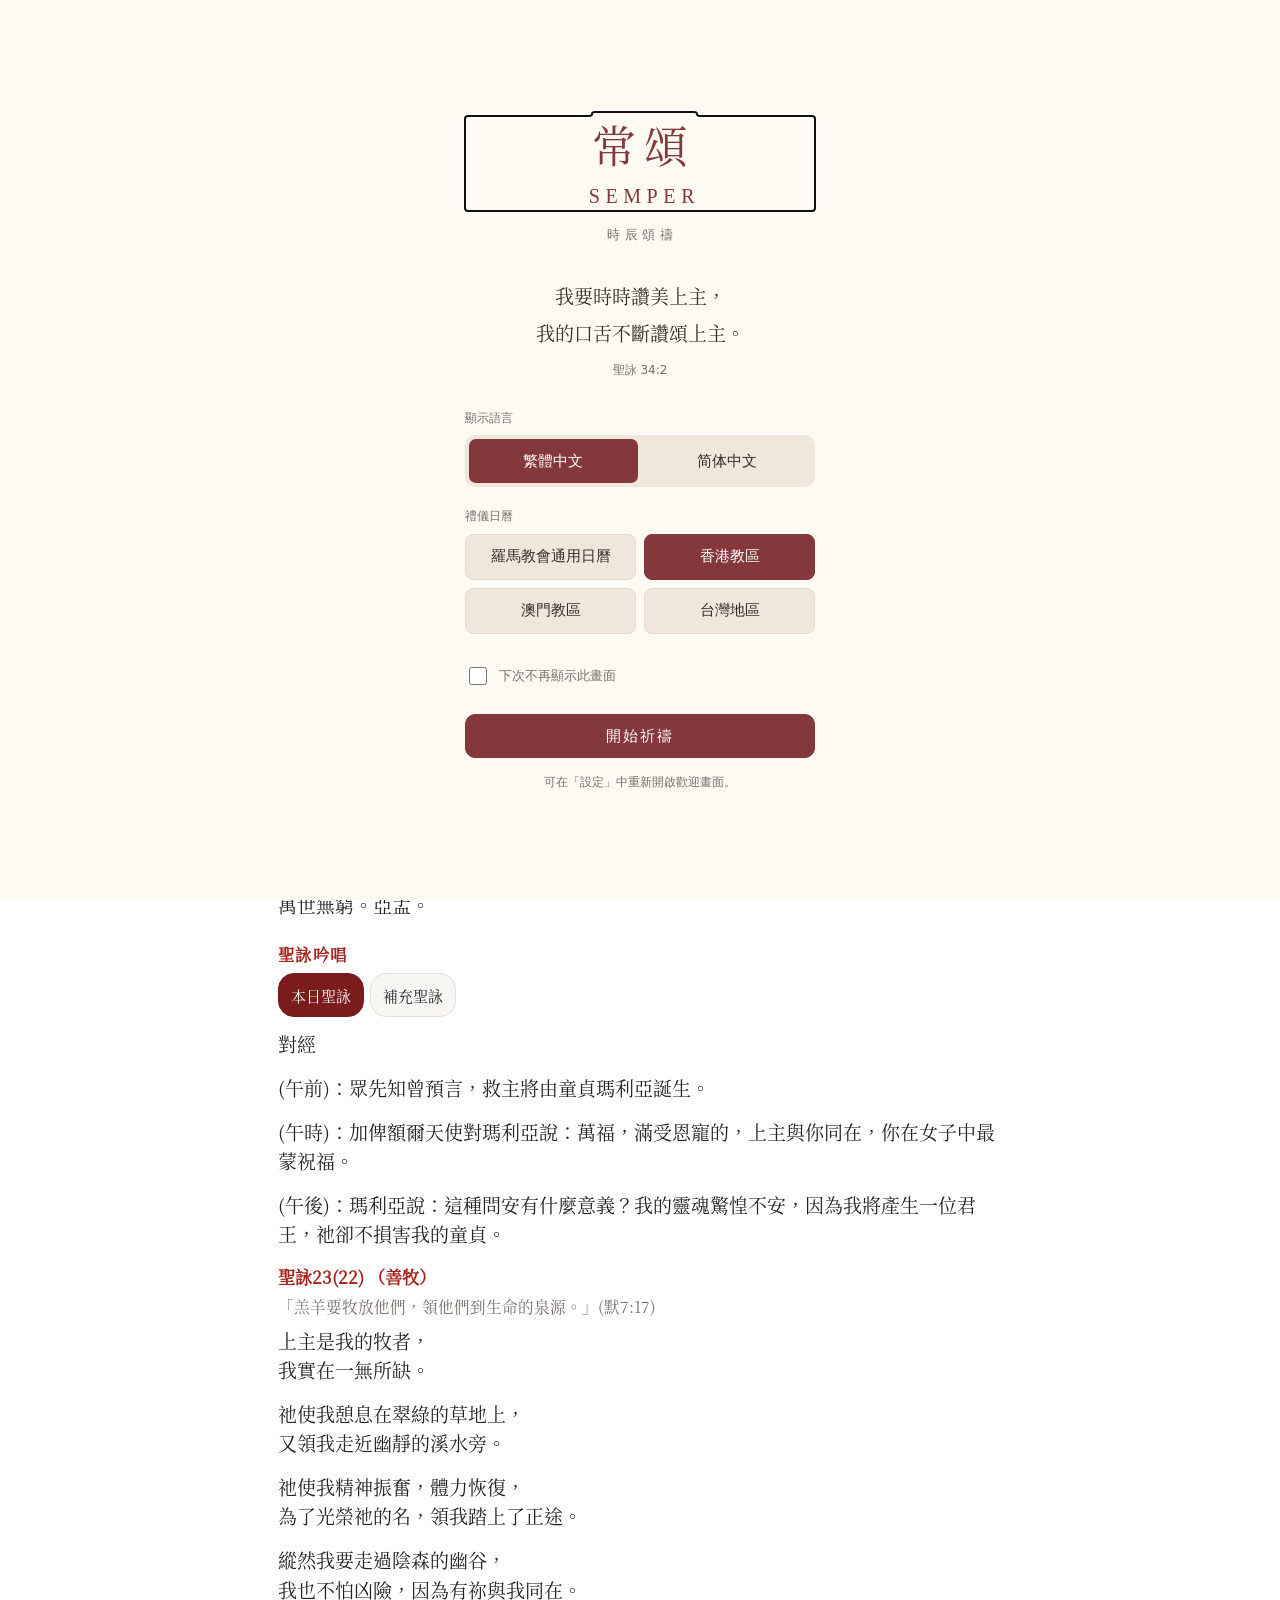
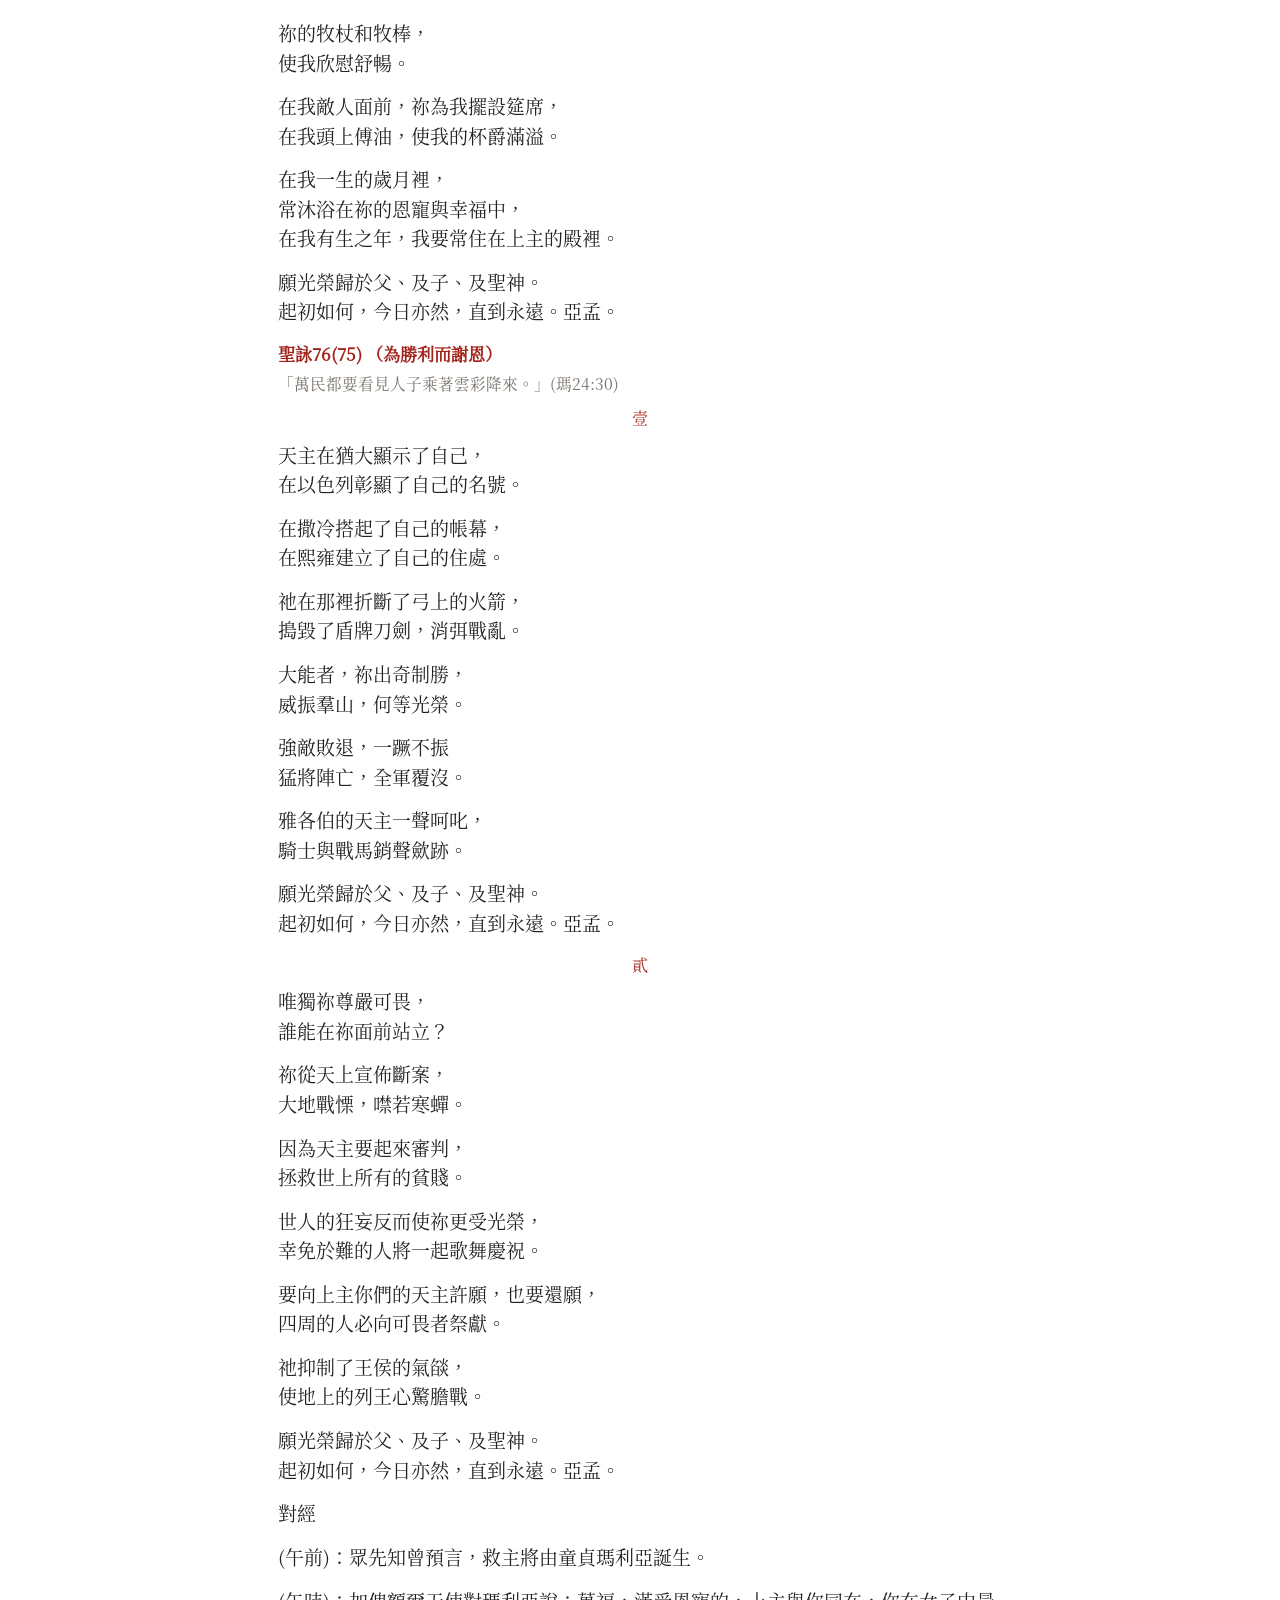
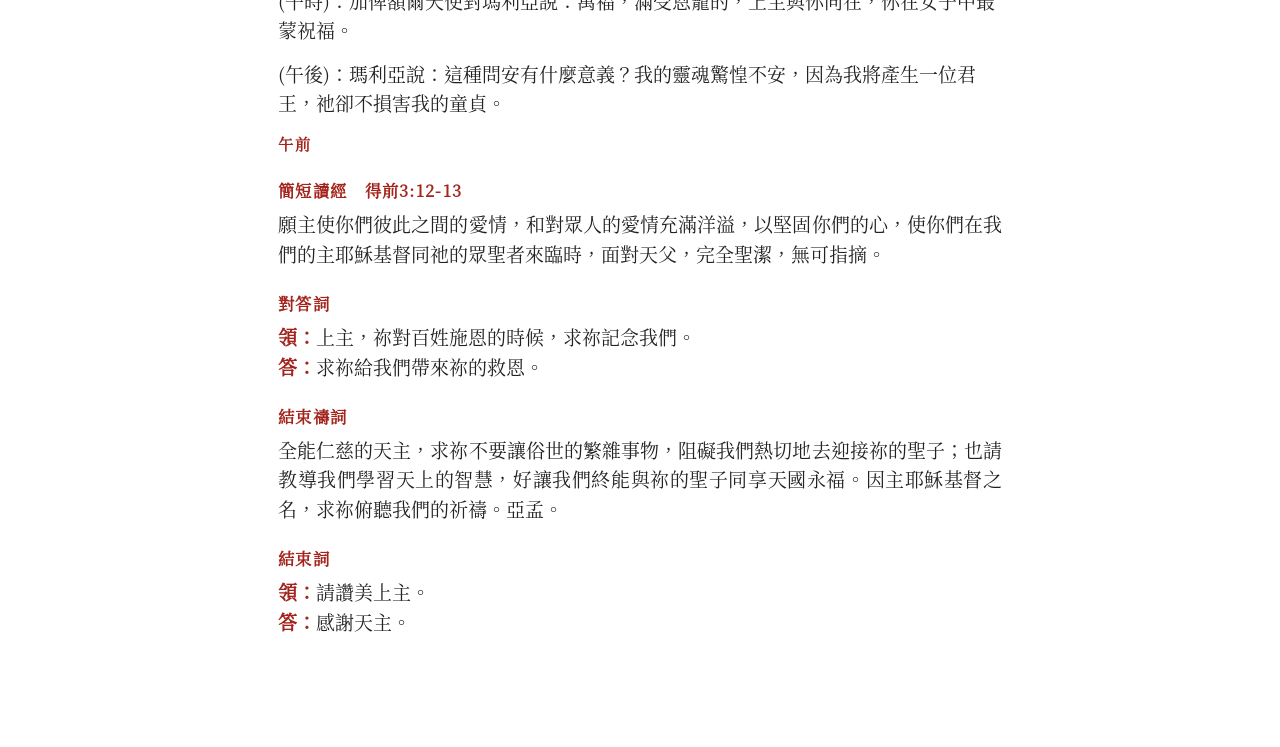
==== commit 8359c10f: "Add files via upload" ====
--- a/index.html
+++ b/index.html
@@ -15,16 +15,18 @@
 <script>try { if (JSON.parse(localStorage.getItem('rike.skipWelcome'))) document.documentElement.classList.add('nowelcome'); } catch (e) {}</script>
 </head>
 <body>
-<div id="welcome" class="welcome">
+<div id="welcome" class="welcome" role="dialog" aria-modal="true" aria-labelledby="welcomeTitle">
   <div class="welcome-in">
-    <img src="icons/icon-512.png" alt="" class="welcome-logo">
-    <h1>SEMPER</h1>
-    <p class="welcome-zh">常頌</p>
-    <blockquote class="welcome-verse">「我要時時讚美上主，<br>我的口舌不斷讚頌上主。」<cite>聖詠 34:2</cite><span class="welcome-lat">SEMPER 是拉丁文，意即「常常」，出自這節聖詠。</span></blockquote>
-    <div class="welcome-script"><button data-script="t" class="pill">繁體字</button><button data-script="s" class="pill">简体字</button></div>
-    <label class="welcome-remember"><input type="checkbox" id="welcomeSkip"> 記住我的選擇，以後不再顯示此畫面</label>
-    <p class="welcome-note">此設定可隨時在「設定」中更改。</p>
-    <button id="welcomeGo" class="pill wide welcome-go">進入</button>
+    <h1 id="welcomeTitle" tabindex="-1">常頌<span>SEMPER</span></h1>
+    <p class="welcome-sub">時辰頌禱</p>
+    <blockquote class="welcome-verse">我要時時讚美上主，<br>我的口舌不斷讚頌上主。<cite>聖詠 34:2</cite></blockquote>
+    <div class="welcome-field"><p id="welcomeLanguageLabel">顯示語言</p>
+      <div class="welcome-script" role="group" aria-labelledby="welcomeLanguageLabel"><button data-script="t" class="pill">繁體中文</button><button data-script="s" class="pill">简体中文</button></div>
+    </div>
+    <div class="welcome-field"><p id="welcomeCalendarLabel">禮儀日曆</p><div id="welcomeCalendars" class="welcome-calendars" role="group" aria-labelledby="welcomeCalendarLabel"></div></div>
+    <label class="welcome-remember"><input type="checkbox" id="welcomeSkip"> 下次不再顯示此畫面</label>
+    <button id="welcomeGo" class="pill wide welcome-go">開始祈禱</button>
+    <p class="welcome-note">可在「設定」中重新開啟歡迎畫面。</p>
   </div>
 </div>
 <header class="top">
@@ -43,6 +45,7 @@
   <div class="sheet-in">
     <h2 id="settingsTitle" tabindex="-1">設定</h2>
     <p class="about"><b>SEMPER 常頌</b>　「我要時時讚美上主」（詠34:2）</p>
+    <p class="about">SEMPER 是拉丁文，意即「常常」，出自這節聖詠。</p>
     <div class="row"><span>禮儀日曆</span><span id="calendars" class="pills"></span></div>
     <div class="row"><span>文字</span><button data-script="t" class="pill">繁體字</button><button data-script="s" class="pill">简体字</button></div>
     <div class="row"><span>字型</span><span class="pills"><button data-font="ming" class="pill" style="font-family:SeptiesMing,serif">明體</button><button data-font="hei" class="pill" style="font-family:SeptiesHei,sans-serif">黑體</button><button data-font="kai" class="pill" style="font-family:SeptiesKai,serif">楷體</button><button data-font="sys" class="pill" style="font-family:system-ui,sans-serif">系統</button></span></div>
@@ -51,14 +54,13 @@
     <div class="row"><span>亞孟／阿們</span><span class="pills"><button data-amen="auto" class="pill">按日曆</button><button data-amen="亞孟" class="pill">亞孟</button><button data-amen="阿們" class="pill">阿們</button></span></div>
     <label class="row"><input type="checkbox" id="rubrics" checked> 顯示說明及經文來源</label>
     <label class="row"><input type="checkbox" id="showWelcome" checked> 啟動時顯示歡迎畫面</label>
+    <button id="openWelcome" class="pill">開啟歡迎畫面</button>
     <p class="about" id="buildInfo"></p>
     <p class="about" id="offlineStatus" role="status"></p>
     <div class="licence">
     <p class="about"><b>版權及授權</b></p>
-    <p class="about">本應用程式之原始碼、介面設計、編排邏輯、圖示及原創文字，著作權歸 Gervais Baudry 所有。</p>
-    <p class="about">禮儀經文：《每日頌禱》（主教團禮儀委員會編譯）及香港教區禮儀委員會「每日日課」。以上經文之著作權屬原著作權人所有。</p>
+    <p class="about">禮儀經文：《每日頌禱》（台灣主教團禮儀委員會編譯）及香港教區禮儀委員會「每日日課」。以上經文之著作權屬原著作權人所有。</p>
     <p class="about">聖經經文：思高聖經學會譯釋（《思高聖經》），經授權使用。</p>
-    <p class="about">授權方式：<br>・個人及堂區非牟利使用：免費、無限期使用<br>・再製、轉售、修改後散布：不得，除非另行書面授權</p>
     </div>
     <button id="closeSettings" class="pill wide">完成</button>
   </div>
--- a/css/app.css
+++ b/css/app.css
@@ -151,21 +151,26 @@
 body.has-tts .update { bottom: calc(70px + env(safe-area-inset-bottom)); }
 .speaking { background: color-mix(in srgb, var(--red) 10%, transparent); border-radius: 4px; }
 /* 歡迎畫面 */
-.welcome { position: fixed; inset: 0; z-index: 30; background: var(--bg); display: flex; align-items: center; justify-content: center;
-  padding: 24px 24px calc(24px + env(safe-area-inset-bottom)); transition: opacity .4s; overflow-y: auto; }
+.welcome { --bg: #fdfaf4; --paper: #f0e6dc; --ink: #342e29; --muted: #797066; --accent: #85383c; --line: #e4dcd0; --chip: #e9ddd1; color: var(--ink); color-scheme: light; position: fixed; inset: 0; z-index: 30; background: var(--bg); display: flex;
+  padding: max(32px, env(safe-area-inset-top)) 24px max(24px, env(safe-area-inset-bottom));
+  transition: opacity .4s; overflow-y: auto; }
 .welcome.out { opacity: 0; pointer-events: none; }
-.welcome-in { text-align: center; max-width: 360px; width: 100%; }
-.welcome-logo { width: 116px; height: 116px; border-radius: 26px; }
-.welcome h1 { font-size: 30px; letter-spacing: .32em; margin: 22px 0 0; padding-left: .32em; color: var(--accent); font-weight: 700; }
-.welcome-sub { margin: 0 0 28px; color: var(--muted); letter-spacing: .3em; padding-left: .3em; font-size: 17px; }
-.welcome-verse { margin: 0 0 30px; font-size: 20px; line-height: 1.8; color: var(--ink); }
-.welcome-verse cite { display: block; font-style: normal; font-size: 14px; color: var(--ink); margin-top: 6px; }
-.welcome-lat { display: block; font-size: 14px; color: var(--muted); margin-top: 10px; line-height: 1.6; }
-.welcome-script { display: flex; justify-content: center; gap: 10px; margin-bottom: 16px; }
-.welcome-script .pill { font-size: 17px; padding: 8px 20px; }
-.welcome-go { font-size: 17px; background: var(--accent); color: #fff; border-color: var(--accent); }
+.welcome-in { text-align: center; max-width: 350px; width: 100%; margin: auto; }
+.welcome h1 { font-size: 44px; letter-spacing: .2em; padding-left: .2em; margin: 0; color: var(--accent); font-weight: 400; line-height: 1.3; }
+.welcome h1 span { display: block; font: 400 20px/1.5 Georgia, serif; letter-spacing: .28em; margin-top: 8px; }
+.welcome-sub { margin: 14px 0 34px; color: var(--muted); letter-spacing: .35em; padding-left: .35em; font: 13px/1.5 system-ui, sans-serif; }
+.welcome-verse { margin: 0 0 30px; font-size: 19px; line-height: 1.9; color: var(--ink); }
+.welcome-verse cite { display: block; font: normal 12px/1.5 system-ui, sans-serif; color: var(--muted); margin-top: 10px; }
+.welcome-field { text-align: left; margin-bottom: 20px; font-family: system-ui, sans-serif; }
+.welcome-field > p { margin: 0 0 8px; font-size: 12px; color: var(--muted); }
+.welcome-script { display: grid; grid-template-columns: 1fr 1fr; gap: 5px; background: var(--paper); border-radius: 10px; padding: 4px; }
+.welcome-script .pill { min-height: 44px; border: 0; border-radius: 7px; font-size: 15px; }
+.welcome-calendars { display: grid; grid-template-columns: 1fr 1fr; gap: 8px; }
+.welcome-calendars .pill { min-height: 46px; font-size: 15px; border-radius: 8px; }
+.welcome-go { min-height: 50px; font: 15px/1.5 system-ui, sans-serif; letter-spacing: .15em; background: var(--accent); color: #fff; border-color: var(--accent); border-radius: 10px; }
 .welcome[hidden] { display: none; }
-.welcome-zh { margin: 4px 0 28px; font-size: 26px; letter-spacing: .4em; padding-left: .4em; color: var(--accent); font-weight: 700; }
+body.welcome-open { overflow: hidden; }
+@media (max-width: 360px) { .welcome { padding-left: 18px; padding-right: 18px; } .welcome-verse { font-size: 17px; } }
 /* 對話式經文（個人祈禱）：答句紅色；禱詞的答句先以框示，之後每項後重複 */
 .vr.resp { color: var(--red); }
 .cont { padding-left: 0; }
@@ -180,9 +185,9 @@
 .celebs .opt { display: flex; gap: 8px; align-items: baseline; margin: 2px 0; padding: 3px 0; text-align: left; color: var(--ink); background: none; border: 0; font: inherit; }
 .celebs .opt small { color: var(--muted); }
 .celebs .opt .dot { color: var(--red); }
-.welcome-remember { display: flex; gap: 8px; align-items: center; justify-content: center; font-size: 14px; color: var(--ink); margin: 4px 0 2px; }
-.welcome-note { font-size: 12px; color: var(--muted); margin: 0 0 12px; }
-.welcome-copy { font-size: 11px; color: var(--muted); margin: 14px 0 0; }
+.welcome-remember { display: flex; gap: 9px; align-items: center; text-align: left; min-height: 44px; font: 13px/1.5 system-ui, sans-serif; color: var(--muted); margin: 2px 0 10px; }
+.welcome-remember input { width: 18px; height: 18px; accent-color: var(--accent); flex-shrink: 0; }
+.welcome-note { font: 12px/1.7 system-ui, sans-serif; color: var(--muted); margin: 14px 0 0; }
 .nowelcome #welcome { display: none; }
 
 .licence { margin: 14px 0 10px; padding-top: 10px; border-top: 1px solid var(--line, rgba(127,127,127,.25)); }
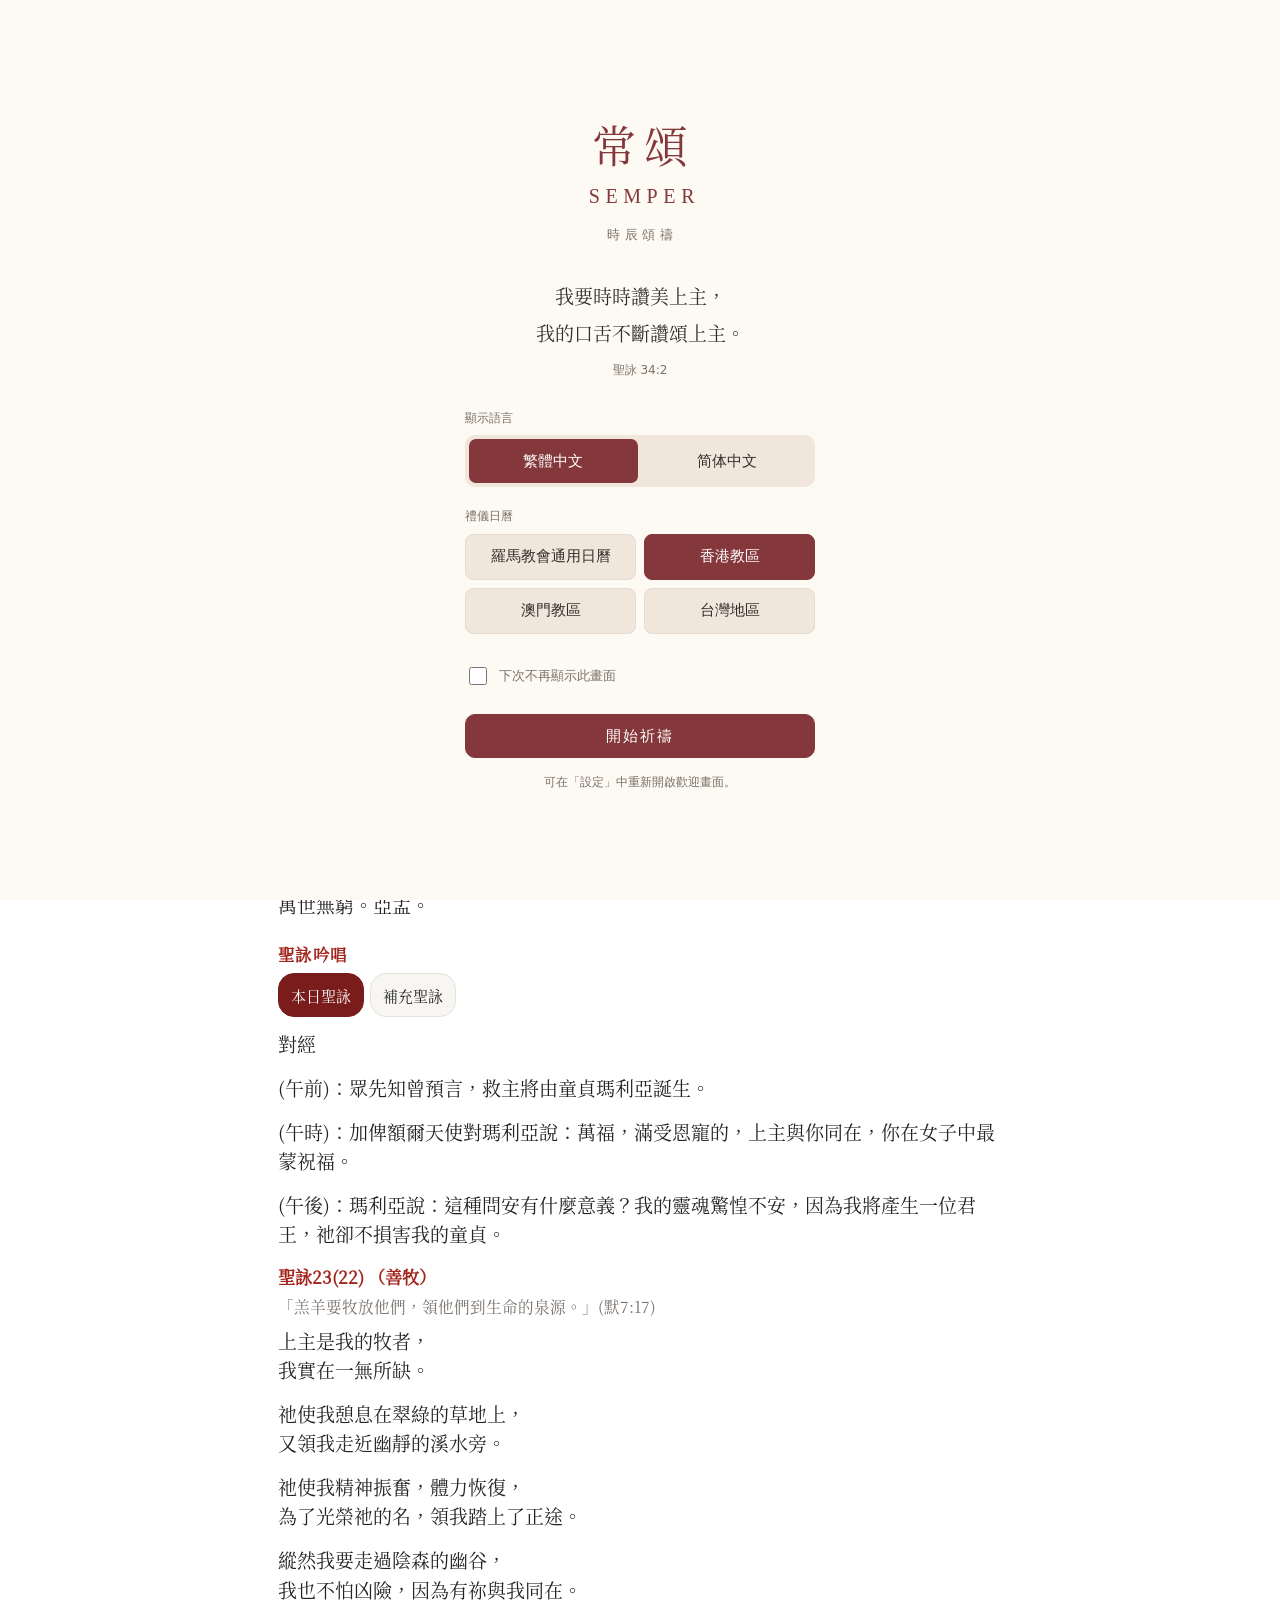
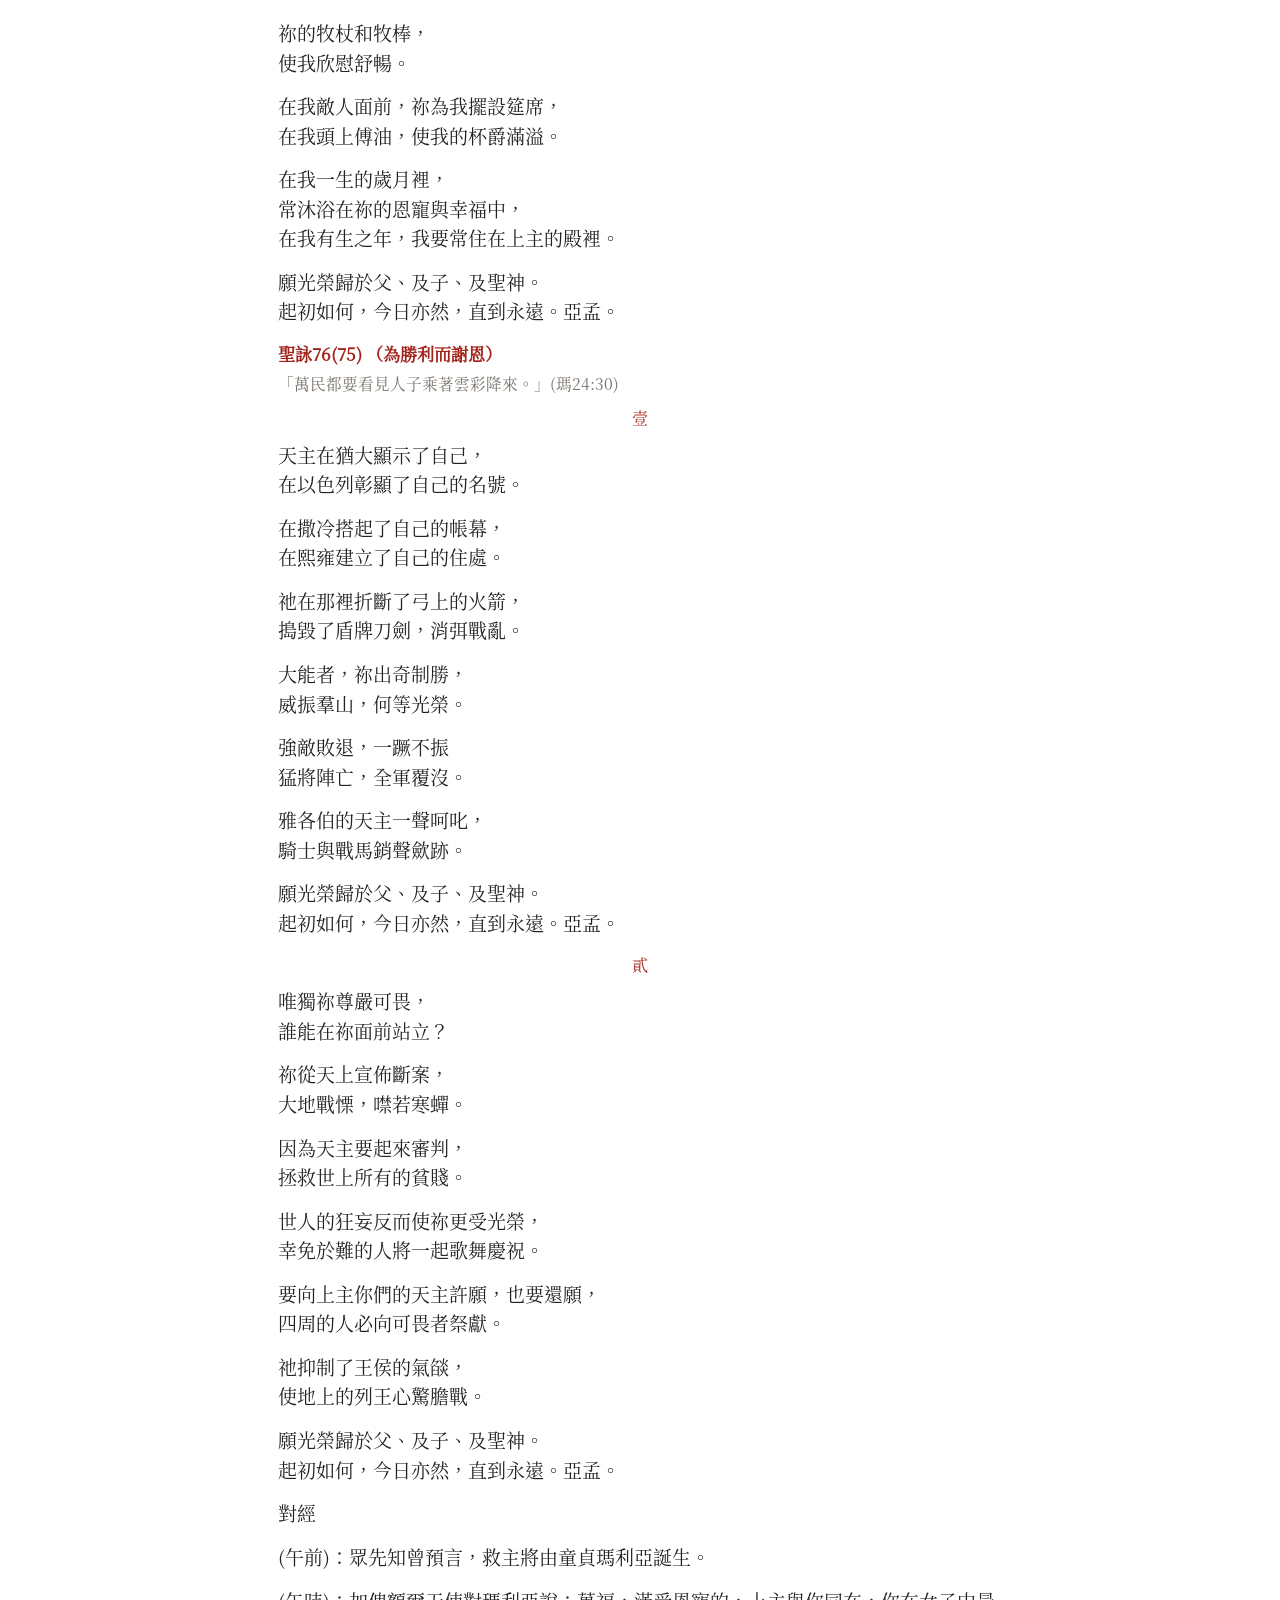
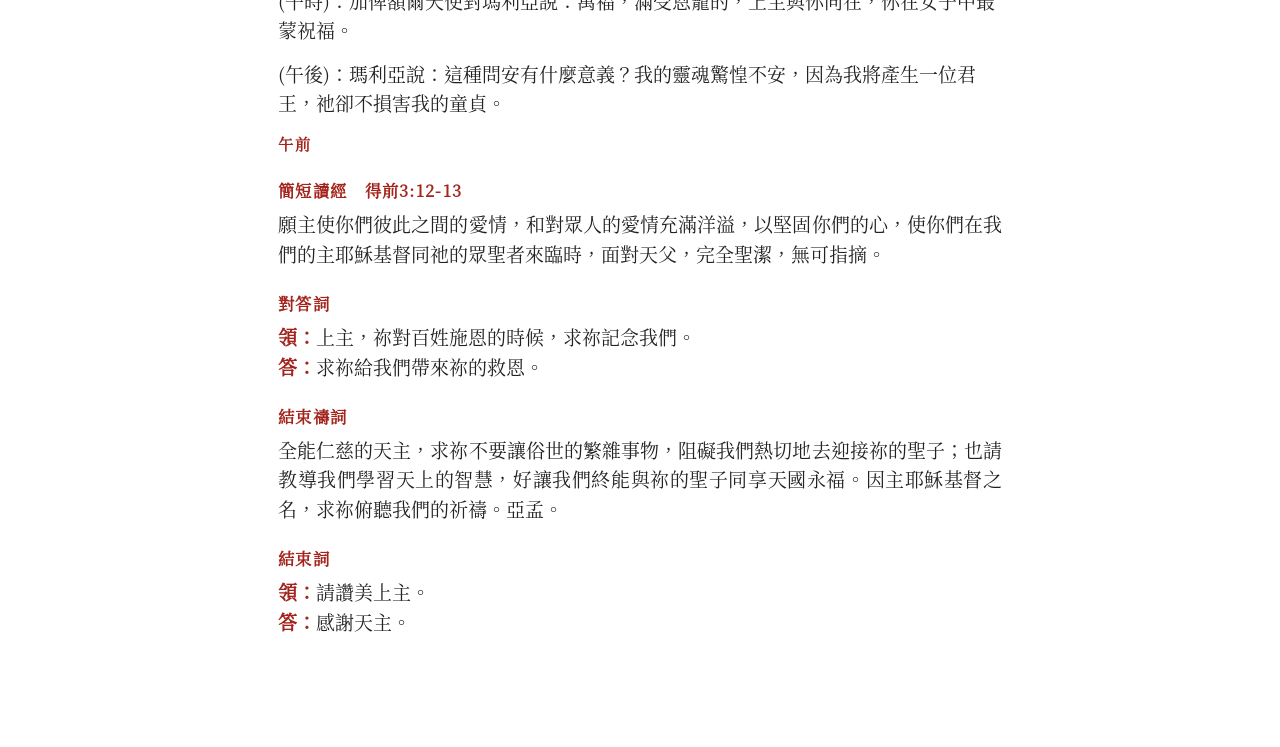
==== commit 0c1eb760: "Add files via upload" ====
--- a/index.html
+++ b/index.html
@@ -52,8 +52,7 @@
     <div class="row"><span>字體大小</span><button data-fs="-1" class="pill">A−</button><button data-fs="1" class="pill">A＋</button></div>
     <div class="row"><span>外觀</span><button data-theme="light" class="pill">日間</button><button data-theme="sepia" class="pill">米黃</button><button data-theme="dark" class="pill">夜間</button></div>
     <div class="row"><span>亞孟／阿們</span><span class="pills"><button data-amen="auto" class="pill">按日曆</button><button data-amen="亞孟" class="pill">亞孟</button><button data-amen="阿們" class="pill">阿們</button></span></div>
-    <label class="row"><input type="checkbox" id="rubrics" checked> 顯示說明及經文來源</label>
-    <label class="row"><input type="checkbox" id="showWelcome" checked> 啟動時顯示歡迎畫面</label>
+    <button id="showWelcome" class="welcome-setting" type="button" role="switch" aria-checked="true"><span>啟動時顯示歡迎畫面</span><span class="welcome-setting-track" aria-hidden="true"></span></button>
     <button id="openWelcome" class="pill">開啟歡迎畫面</button>
     <p class="about" id="buildInfo"></p>
     <p class="about" id="offlineStatus" role="status"></p>
--- a/css/app.css
+++ b/css/app.css
@@ -40,10 +40,8 @@
 .office h1 { font-size: 1.02em; color: var(--red); line-height: 1.6; margin: .2em 0 .6em; font-weight: 700; }
 .notes { font-size: .72em; color: var(--muted); line-height: 1.5; border-left: 3px solid var(--line); padding: 2px 0 2px 10px; margin: 0 0 1em; }
 .notes p { margin: .15em 0; }
-.norubrics .notes, .norubrics .tag, .norubrics .rub { display: none; }
 section { margin: 0 0 1.1em; }
 h2.sh { font-size: .86em; color: var(--red); margin: 1.4em 0 .35em; font-weight: 700; letter-spacing: .08em; display: flex; flex-wrap: wrap; align-items: baseline; gap: 0 .6em; }
-.tag { font-size: .78em; font-weight: 400; letter-spacing: 0; color: var(--muted); border: 1px solid var(--line); border-radius: 10px; padding: 0 7px; line-height: 1.6; }
 p { margin: 0; }
 .ve { margin-bottom: .75em; }
 .prose { margin-bottom: .5em; }
@@ -157,6 +155,8 @@
 .welcome.out { opacity: 0; pointer-events: none; }
 .welcome-in { text-align: center; max-width: 350px; width: 100%; margin: auto; }
 .welcome h1 { font-size: 44px; letter-spacing: .2em; padding-left: .2em; margin: 0; color: var(--accent); font-weight: 400; line-height: 1.3; }
+/* The heading receives programmatic focus for screen readers, without a control outline. */
+#welcomeTitle:focus { outline: none; }
 .welcome h1 span { display: block; font: 400 20px/1.5 Georgia, serif; letter-spacing: .28em; margin-top: 8px; }
 .welcome-sub { margin: 14px 0 34px; color: var(--muted); letter-spacing: .35em; padding-left: .35em; font: 13px/1.5 system-ui, sans-serif; }
 .welcome-verse { margin: 0 0 30px; font-size: 19px; line-height: 1.9; color: var(--ink); }
@@ -193,7 +193,7 @@
 .licence { margin: 14px 0 10px; padding-top: 10px; border-top: 1px solid var(--line, rgba(127,127,127,.25)); }
 .licence .about { margin: 4px 0; }
 
-/* Completeness notices remain visible when optional rubrics are hidden. */
+/* Incomplete-text notices remain visible alongside prayer directions. */
 .completeness { font-size: .85em; border-left: 3px solid var(--red); background: var(--paper); padding: 10px 12px; margin-bottom: 1em; }
 .completeness p + p { margin-top: .4em; }
 .load-error { text-align: center; margin: 3em 0; }
@@ -204,3 +204,10 @@
 .pill, .txt, .hours button, .celebs .opt { min-height: 44px; }
 .row { flex-wrap: wrap; }
 @media (prefers-reduced-motion: reduce) { .welcome { transition: none; } .tts-sheet { animation: none; } }
+
+/* Explicit button activation avoids the native iOS checkbox/label interaction. */
+.welcome-setting { display: flex; align-items: center; justify-content: space-between; gap: 16px; width: 100%; min-height: 48px; padding: 8px 0; text-align: left; font-size: 16px; }
+.welcome-setting-track { display: block; width: 46px; height: 28px; border-radius: 16px; background: var(--line); padding: 3px; flex-shrink: 0; }
+.welcome-setting-track::after { content: ''; display: block; width: 22px; height: 22px; border-radius: 50%; background: var(--bg); }
+.welcome-setting[aria-checked="true"] .welcome-setting-track { background: var(--accent); }
+.welcome-setting[aria-checked="true"] .welcome-setting-track::after { transform: translateX(18px); }
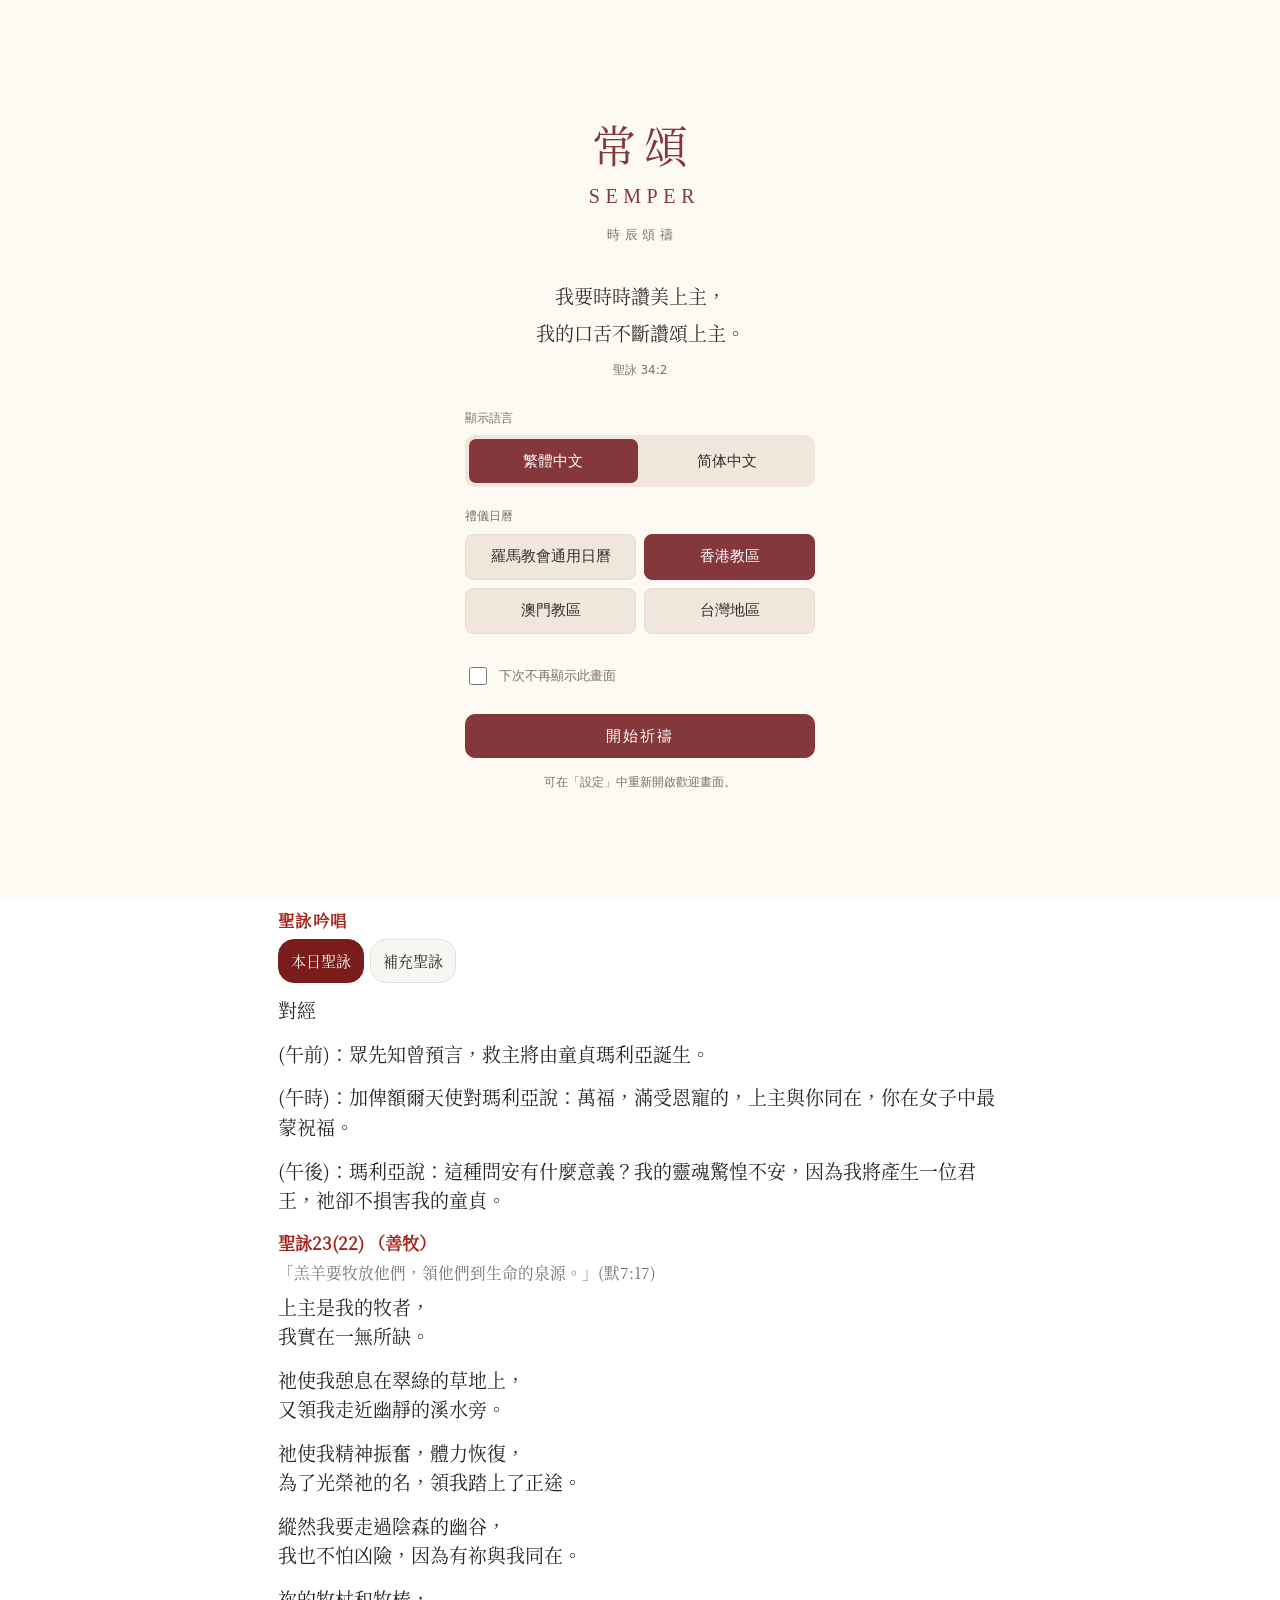
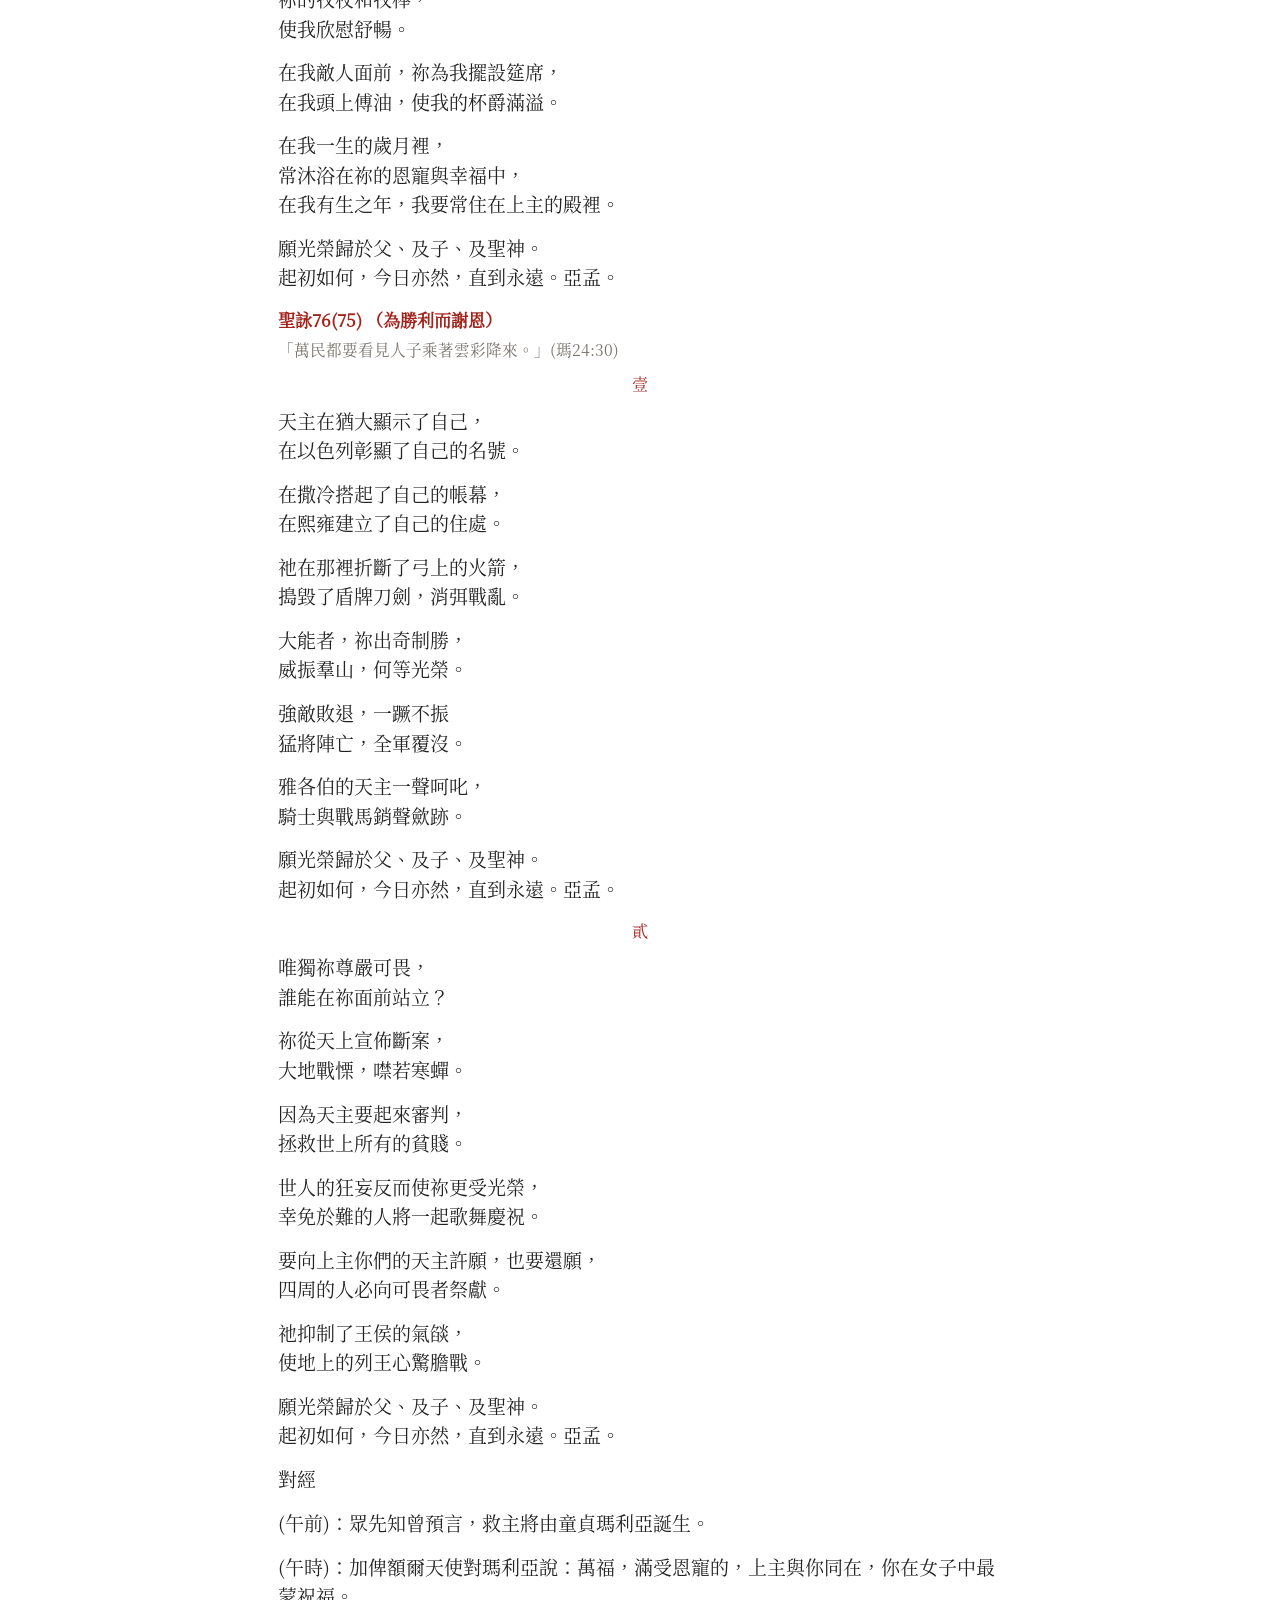
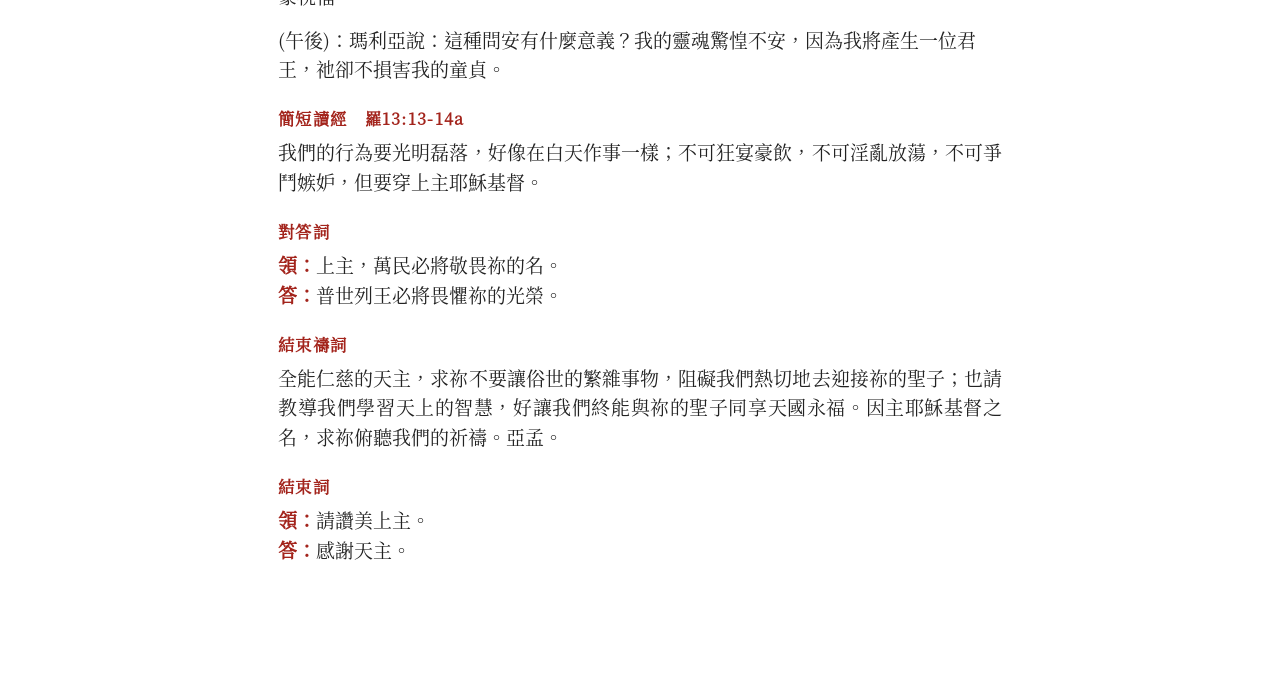
==== commit 52b6e80a: "Add files via upload" ====
--- a/index.html
+++ b/index.html
@@ -32,9 +32,8 @@
 <header class="top">
   <div class="bar">
     <button id="prev" class="ic" aria-label="前一天">‹</button>
-    <label class="datebtn"><span id="dateLabel"></span><input id="datePick" type="date" aria-label="選擇日期"></label>
+    <button id="dateBtn" class="datebtn" aria-haspopup="dialog" aria-label="打開月曆"><span id="dateLabel"></span></button>
     <button id="next" class="ic" aria-label="後一天">›</button>
-    <button id="today" class="txt">今天</button>
     <button id="menuBtn" class="ic" aria-label="設定"><svg viewBox="0 0 24 24" width="24" height="24" fill="none" stroke="currentColor" stroke-width="1.8" stroke-linecap="round" aria-hidden="true"><line x1="3" y1="6" x2="21" y2="6"/><line x1="3" y1="12" x2="21" y2="12"/><line x1="3" y1="18" x2="21" y2="18"/><circle cx="8" cy="6" r="2.4" fill="var(--bg, #fff)"/><circle cx="16" cy="12" r="2.4" fill="var(--bg, #fff)"/><circle cx="8" cy="18" r="2.4" fill="var(--bg, #fff)"/></svg></button>
   </div>
   <nav id="hours" class="hours" aria-label="時辰"></nav>
@@ -50,8 +49,17 @@
     <div class="row"><span>文字</span><button data-script="t" class="pill">繁體字</button><button data-script="s" class="pill">简体字</button></div>
     <div class="row"><span>字型</span><span class="pills"><button data-font="ming" class="pill" style="font-family:SeptiesMing,serif">明體</button><button data-font="hei" class="pill" style="font-family:SeptiesHei,sans-serif">黑體</button><button data-font="kai" class="pill" style="font-family:SeptiesKai,serif">楷體</button><button data-font="sys" class="pill" style="font-family:system-ui,sans-serif">系統</button></span></div>
     <div class="row"><span>字體大小</span><button data-fs="-1" class="pill">A−</button><button data-fs="1" class="pill">A＋</button></div>
-    <div class="row"><span>外觀</span><button data-theme="light" class="pill">日間</button><button data-theme="sepia" class="pill">米黃</button><button data-theme="dark" class="pill">夜間</button></div>
+    <div class="row"><span>外觀</span><button data-theme="" class="pill">自動</button><button data-theme="light" class="pill">日間</button><button data-theme="sepia" class="pill">米黃</button><button data-theme="dark" class="pill">夜間</button></div>
     <div class="row"><span>亞孟／阿們</span><span class="pills"><button data-amen="auto" class="pill">按日曆</button><button data-amen="亞孟" class="pill">亞孟</button><button data-amen="阿們" class="pill">阿們</button></span></div>
+    <div class="mysaints">
+      <h3>我的聖人</h3>
+      <p class="about">加入日曆上沒有的聖人，例如堂區或教區的主保、修會的聖人，或《羅馬殉道錄》中的聖人。按所選的通用部分及當日的聖詠集誦念，並依照禮儀日的優先次序：遇節日、慶日不念；在四旬期等日子只作紀念。資料只保存在本裝置，更新不會刪除。</p>
+      <div id="mySaintsList"></div>
+      <div class="pills"><button id="msAdd" class="pill">＋ 加入聖人</button><button id="msExport" class="pill">匯出</button><button id="msImport" class="pill">匯入</button></div>
+      <p class="about" id="msMsg" role="status"></p>
+      <div id="msPaste" hidden><textarea id="msText" rows="4" placeholder="把匯出的內容貼在這裏" aria-label="匯入內容"></textarea><div class="pills"><button id="msFileBtn" class="pill">選擇檔案…</button><button id="msPasteGo" class="pill">匯入貼上的內容</button></div></div>
+      <input type="file" id="msFile" accept="application/json,.json,text/plain" hidden>
+    </div>
     <button id="showWelcome" class="welcome-setting" type="button" role="switch" aria-checked="true"><span>啟動時顯示歡迎畫面</span><span class="welcome-setting-track" aria-hidden="true"></span></button>
     <button id="openWelcome" class="pill">開啟歡迎畫面</button>
     <p class="about" id="buildInfo"></p>
@@ -64,6 +72,28 @@
     <button id="closeSettings" class="pill wide">完成</button>
   </div>
 </div>
+<div id="month" class="sheet" role="dialog" aria-modal="true" aria-labelledby="monthTitle" hidden>
+  <div class="sheet-in month-in">
+    <div class="mhead"><button id="mPrev" class="ic" aria-label="上一個月">‹</button><label class="mtitle"><span id="monthTitle" tabindex="-1"></span><input id="datePick" type="date" aria-label="跳到其他日期"></label><button id="mNext" class="ic" aria-label="下一個月">›</button></div>
+    <div id="monthGrid" class="mgrid" role="group" aria-label="本月日子"></div>
+    <p class="mlegend"><span class="mdot" aria-hidden="true"></span>當日可選自由紀念　<span class="mbar" aria-hidden="true"></span>禮儀顏色</p>
+    <div class="mfoot"><button id="mToday" class="pill mtoday">今天</button><button id="mClose" class="pill">關閉</button></div>
+  </div>
+</div>
+<div id="saintEd" class="sheet" role="dialog" aria-modal="true" aria-labelledby="saintEdTitle" hidden>
+  <div class="sheet-in">
+    <h2 id="saintEdTitle" tabindex="-1">加入聖人</h2>
+    <label class="fld"><span>名稱</span><input id="sName" type="text" placeholder="例如：聖博德主教" autocomplete="off"></label>
+    <div class="fld"><span>日期</span><span class="fld2"><select id="sMonth" aria-label="月"></select><select id="sDay" aria-label="日"></select></span></div>
+    <label class="fld"><span>通用部分</span><select id="sCommon"></select></label>
+    <p class="about">不清楚用哪一個通用部分，可參看該聖人的彌撒經書或《羅馬殉道錄》。</p>
+    <div class="fld"><span>等級</span><span class="pills" id="sRank"><button class="pill" data-rank="optional">自由紀念</button><button class="pill" data-rank="memorial">紀念</button><button class="pill" data-rank="feast">慶日</button></span></div>
+    <label class="fld"><span>禱詞中的名字</span><input id="sOName" type="text" placeholder="例如：博德" autocomplete="off"></label>
+    <div class="fld fldcol"><span>結束禱詞</span><div id="sCollects" class="collects" role="radiogroup" aria-label="結束禱詞"></div></div>
+    <p class="about" id="sMsg" role="alert" hidden></p>
+    <div class="edfoot"><button id="sDelete" class="pill sdel" hidden>刪除</button><button id="sCancel" class="pill">取消</button><button id="sSave" class="pill savebtn">儲存</button></div>
+  </div>
+</div>
 <div id="update" class="update" hidden><button id="updateBtn">有新版本 — 按此更新</button></div>
 <script type="module" src="js/app.js"></script>
 </body>
--- a/css/app.css
+++ b/css/app.css
@@ -211,3 +211,70 @@
 .welcome-setting-track::after { content: ''; display: block; width: 22px; height: 22px; border-radius: 50%; background: var(--bg); }
 .welcome-setting[aria-checked="true"] .welcome-setting-track { background: var(--accent); }
 .welcome-setting[aria-checked="true"] .welcome-setting-track::after { transform: translateX(18px); }
+
+/* 禮儀顏色（月曆） */
+:root { --lc-w: #c9a646; --lc-r: #b3261e; --lc-g: #2f7d3a; --lc-v: #6b3fa0; --lc-p: #d0789a; }
+:root[data-theme="dark"] { --lc-w: #d9bc63; --lc-r: #e0675c; --lc-g: #5fae68; --lc-v: #a27ad6; --lc-p: #e596b5; }
+@media (prefers-color-scheme: dark) { :root:not([data-theme]) { --lc-w: #d9bc63; --lc-r: #e0675c; --lc-g: #5fae68; --lc-v: #a27ad6; --lc-p: #e596b5; } }
+/* 日期：按此打開月曆 */
+button.datebtn { font: inherit; font-weight: 600; color: var(--ink); min-height: 44px; border-radius: 20px; padding: 0 6px; }
+button.datebtn:active { background: var(--chip); }
+#dateLabel::after { content: ''; display: inline-block; width: 6px; height: 6px; margin-left: 7px; border-right: 1.6px solid var(--muted); border-bottom: 1.6px solid var(--muted); transform: translateY(-3px) rotate(45deg); }
+/* 月曆 */
+.month-in { font-family: system-ui, -apple-system, "PingFang TC", "Microsoft JhengHei", sans-serif; }
+.mhead { display: flex; align-items: center; justify-content: space-between; margin-bottom: 6px; }
+.mtitle { position: relative; flex: 1; text-align: center; font-size: 18px; font-weight: 700; color: var(--ink); min-height: 44px; display: grid; place-items: center; border-radius: 12px; }
+.mtitle:active { background: var(--chip); }
+#monthTitle:focus { outline: none; }
+.mtitle input { position: absolute; inset: 0; opacity: 0; width: 100%; cursor: pointer; }
+.mgrid { display: grid; grid-template-columns: repeat(7, 1fr); gap: 2px; touch-action: pan-y; }
+.mgrid .mh { text-align: center; font-size: 12px; color: var(--muted); padding: 4px 0; }
+.mgrid .mh.sun, .mgrid button.sun .dn { color: var(--red); }
+.mgrid button { display: flex; flex-direction: column; align-items: center; gap: 3px; padding: 6px 0 5px; border-radius: 10px; min-height: 52px; font-size: 16px; }
+.mgrid button:active { background: var(--chip); }
+.mgrid .dn { line-height: 1.2; font-variant-numeric: tabular-nums; }
+.mgrid .bar { width: 62%; height: 4px; border-radius: 2px; background: var(--c); }
+.mgrid .dot, .mgrid .nodot { width: 5px; height: 5px; border-radius: 50%; }
+.mgrid .dot { background: var(--ink); opacity: .55; }
+.mgrid button.today .dn { font-weight: 800; text-decoration: underline; text-underline-offset: 3px; }
+.mgrid button.sel { background: var(--chip); box-shadow: inset 0 0 0 1.5px var(--accent); }
+.mlegend { font-size: 12px; color: var(--muted); margin: 10px 0 2px; display: flex; align-items: center; gap: 5px; flex-wrap: wrap; }
+.mlegend .mdot { width: 5px; height: 5px; border-radius: 50%; background: var(--ink); opacity: .55; display: inline-block; }
+.mlegend .mbar { width: 16px; height: 4px; border-radius: 2px; background: linear-gradient(90deg, var(--lc-g) 25%, var(--lc-v) 25% 50%, var(--lc-w) 50% 75%, var(--lc-r) 75%); display: inline-block; margin-left: 6px; }
+.mfoot { display: flex; justify-content: space-between; margin-top: 10px; }
+.mfoot .pill { min-width: 6em; }
+.mtoday { color: var(--red); font-weight: 700; }
+/* 我的聖人 */
+.celebs .addsaint { font-size: 12.5px; color: var(--muted); padding: 2px 0; min-height: 32px; margin-top: 2px; }
+.celebs .addsaint:active { color: var(--accent); }
+.mytag { font-size: 11px; color: var(--accent); border: 1px solid currentColor; border-radius: 8px; padding: 0 5px; margin-left: 6px; font-weight: 400; vertical-align: 2px; white-space: nowrap; }
+.mysaints { margin: 16px 0 8px; padding-top: 10px; border-top: 1px solid var(--line); }
+.mysaints h3 { font-size: 16px; margin: 0 0 4px; color: var(--ink); }
+.mysaints .about { margin: 4px 0 8px; }
+.mslist { list-style: none; margin: 4px 0 10px; padding: 0; border: 1px solid var(--line); border-radius: 12px; overflow: hidden; }
+.mslist li + li { border-top: 1px solid var(--line); }
+.msitem { display: grid; grid-template-columns: 1fr auto; gap: 0 8px; width: 100%; text-align: left; padding: 8px 12px; min-height: 52px; }
+.msitem:active { background: var(--chip); }
+.msn { font-weight: 600; }
+.msd { grid-row: 2; font-size: 13px; color: var(--muted); }
+.msedit { grid-row: 1 / span 2; grid-column: 2; align-self: center; font-size: 13px; color: var(--accent); }
+#msPaste textarea, #sCustom { width: 100%; font: inherit; font-size: 15px; color: var(--ink); background: var(--paper); border: 1px solid var(--line); border-radius: 10px; padding: 8px 10px; margin: 6px 0; }
+#msPaste[hidden], #sCustom[hidden] { display: none; }
+#msMsg:empty { display: none; }
+/* 聖人編輯 */
+.fld { display: flex; align-items: center; gap: 10px; margin: 10px 0; flex-wrap: wrap; }
+.fld > span:first-child { min-width: 6.5em; font-size: 15px; color: var(--muted); }
+.fld input[type=text], .fld select { flex: 1; min-width: 10em; font: inherit; font-size: 16px; color: var(--ink); background: var(--paper); border: 1px solid var(--line); border-radius: 10px; padding: 8px 10px; min-height: 44px; }
+.fld2 { display: flex; gap: 8px; flex: 1; }
+.fld2 select { min-width: 0 !important; }
+.fldcol { flex-direction: column; align-items: stretch; }
+.collects { display: flex; flex-direction: column; gap: 6px; max-height: 40vh; overflow-y: auto; }
+.col { display: flex; gap: 10px; align-items: flex-start; text-align: left; font-size: 15px; line-height: 1.55; border: 1px solid var(--line); border-radius: 10px; padding: 8px 10px; background: var(--paper); }
+.col[aria-checked="true"] { border-color: var(--accent); box-shadow: inset 0 0 0 1px var(--accent); }
+.col .radio { flex: none; width: 16px; height: 16px; border-radius: 50%; border: 1.6px solid var(--muted); margin-top: 4px; }
+.col[aria-checked="true"] .radio { border: 5px solid var(--accent); }
+.edfoot { display: flex; gap: 8px; justify-content: flex-end; margin-top: 14px; }
+.edfoot .sdel { margin-right: auto; color: var(--red); }
+.savebtn { background: var(--accent); border-color: var(--accent); color: #fff; min-width: 6em; }
+#sMsg { color: var(--red); }
+#sMsg[hidden] { display: none; }
